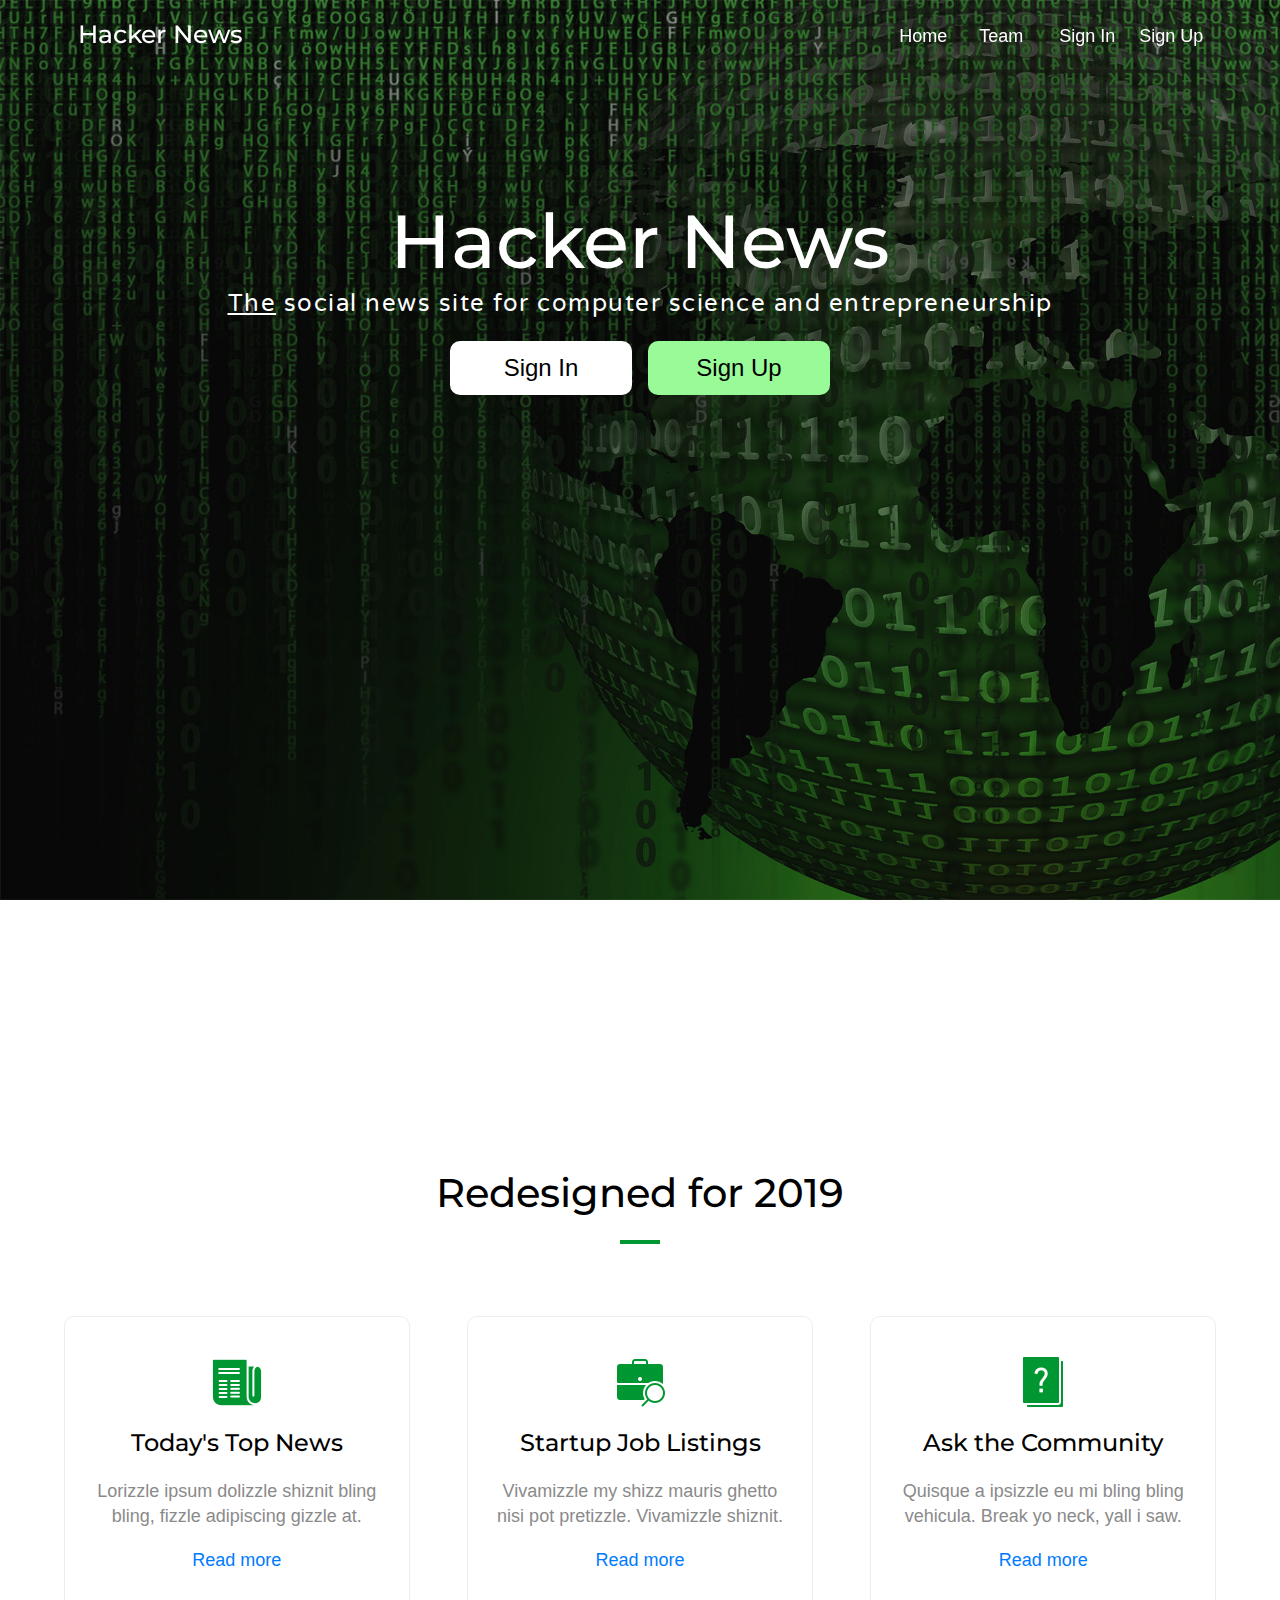
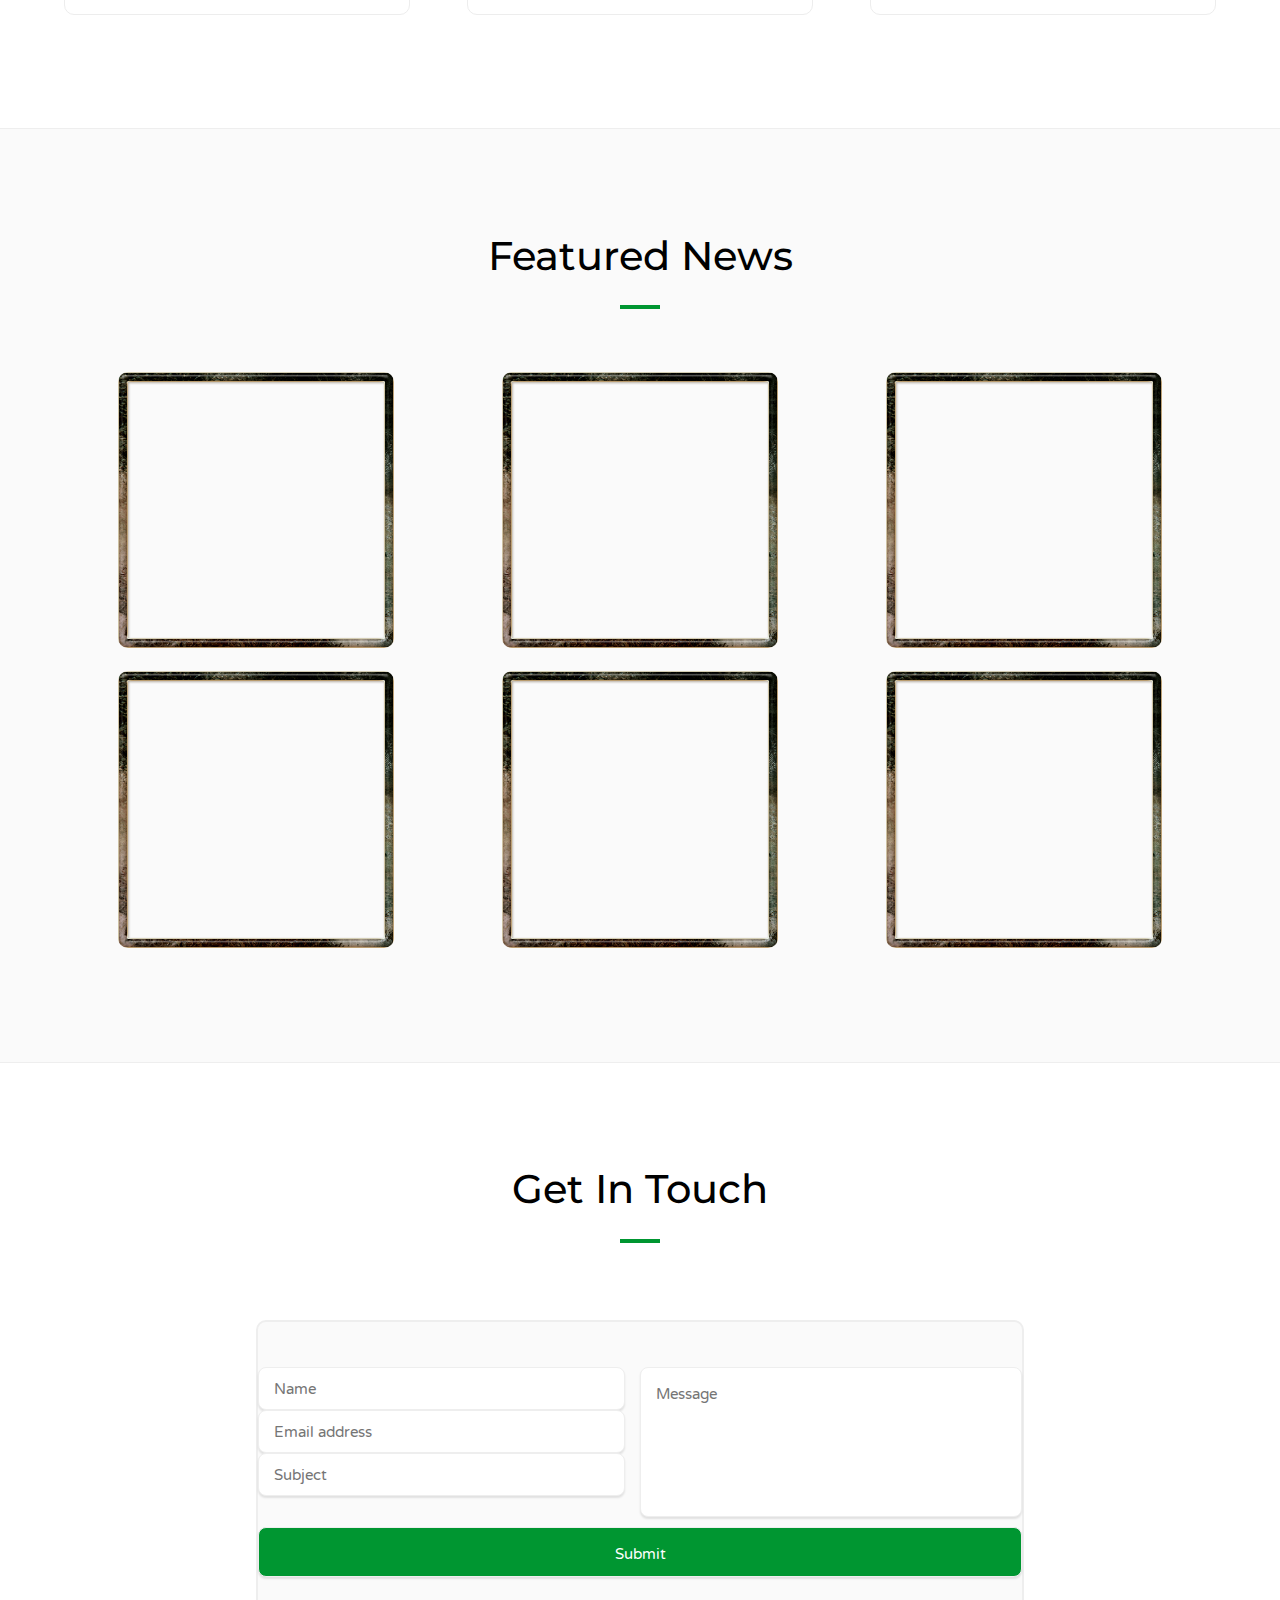
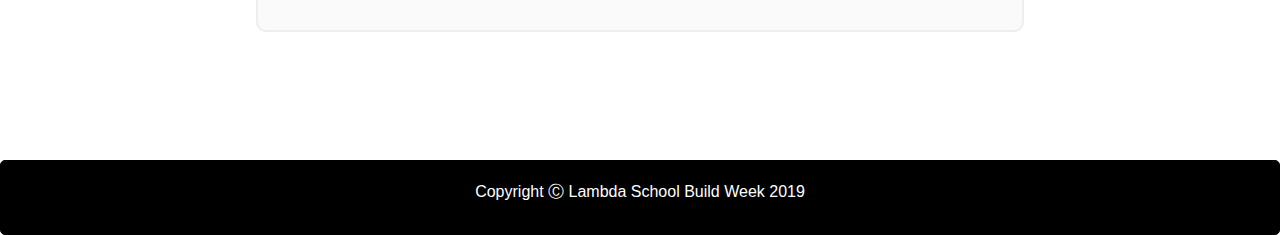
==== index.html @ 5344ff1f "Updated navbar padding to reflect difference in local vs merged spacing" ====
<!doctype html>

<html lang="en">
<head>
  <meta charset="utf-8">
  <meta name="viewport" content="width=device-width, initial-scale=1.0">

  <title>Hacker News | Home</title>

  <link href="https://fonts.googleapis.com/css?family=Varela+Round&display=swap" rel="stylesheet">
  <link href="https://fonts.googleapis.com/css?family=Montserrat:700|Varela+Round&display=swap" rel="stylesheet">
  <link href="css/index.css" rel="stylesheet">
  <link
  rel="stylesheet"
  href="https://maxcdn.bootstrapcdn.com/bootstrap/4.3.1/css/bootstrap.min.css"
  integrity="sha384-ggOyR0iXCbMQv3Xipma34MD+dH/1fQ784/j6cY/iJTQUOhcWr7x9JvoRxT2MZw1T"
  crossorigin="anonymous" />

  <!--[if lt IE 9]>
    <script src="https://cdnjs.cloudflare.com/ajax/libs/html5shiv/3.7.3/html5shiv.js"></script>
  <![endif]-->
</head>

<body>

  <!-- This section includes all elements inside of the background image of landing page, including the fixed navbar -->
  <header id="home">
    <div class="nav-container">
      <div id="navbar">
          <a href="./index.html"><h2>Hacker News</h2></a>
        <nav>
          <a href="index.html">Home</a>
          <a href="team.html">Team</a>
          <a href="#">Sign In</a>
          <a href="#">Sign Up</a>
        </nav>
      </div>
    </div>
    <div class="bg-img" style="background-image: url(img/bg1.jpg);">
    </div>
    <div class="main-header">
      <h1>Hacker News</h1>
      <h3><u>The</u> social news site for computer science and entrepreneurship</h3>
      <div class="buttons">
        <button class="cta1">Sign In</button>
        <button class="cta2">Sign Up</button>
      </div>
    </div>
  </header>

  <!-- This container includes all elements in first section (Services: white background) -->
  <section class="section1-container">

    <div class="section1-title">
      <h2>Redesigned for 2019</h2>
      <div class="line-break"></div>
    </div>

    <!-- This container includes the three boxes arranged horizontally in content section -->
    <div class="box-container">
      <div class="box">
        <img class="icons" src="img/news.png" alt="Newspaper icon" />
        <h3>Today's Top News</h3>
        <p>Lorizzle ipsum dolizzle shiznit bling bling, fizzle adipiscing gizzle at.</p>
        <a href="#">Read more</a>
      </div>

      <div class="box">
        <img class="icons" src="img/jobs.png" alt="Job search icon" />
        <h3>Startup Job Listings</h3>
        <p>Vivamizzle my shizz mauris ghetto nisi pot pretizzle. Vivamizzle shiznit.</p>
        <a href="#">Read more</a>
      </div>
      
      <div class="box">
        <img class="icons" src="img/questions.png" alt="Question mark icon" />
        <h3>Ask the Community</h3>
        <p>Quisque a ipsizzle eu mi bling bling vehicula. Break yo neck, yall i saw.</p>
        <a href="#">Read more</a>
      </div>
    </div>

  </section>

  <!-- This container includes all elements in second section (Featured News: grey background) -->
  <section class="section2-container">

    <div class="section2-title">
      <h2>Featured News</h2>
      <div class="line-break"></div>
    </div>

    <div class="featured-container">
      <img class="featured-news" src="img/square.png" alt="" />
      <img class="featured-news" src="img/square.png" alt="" />
      <img class="featured-news" src="img/square.png" alt="" />
      <img class="featured-news" src="img/square.png" alt="" />
      <img class="featured-news" src="img/square.png" alt="" />
      <img class="featured-news" src="img/square.png" alt="" />
    </div>

  </section>

  <!-- This container includes all elements in third section (Get in touch: white background) -->
  <section class="section3-container">

    <div class="section3-title">
      <h2>Get In Touch</h2>
      <div class="line-break"></div>
    </div>

    <div class="contact-container">  
      <form class="cf">
        <div class="half left cf">
          <input type="text" id="input-name" placeholder="Name">
          <input type="email" id="input-email" placeholder="Email address">
          <input type="text" id="input-subject" placeholder="Subject">
        </div>
        <div class="half right cf">
          <textarea name="message" type="text" id="input-message" placeholder="Message"></textarea>
        </div>  
        <input type="submit" value="Submit" id="input-submit">
      </form>
    </div>

  </section>

  <footer>
    <p>Copyright &#9400; Lambda School Build Week 2019</p>
  </footer>

  <script> //this script changes the background color of the navbar to black after scrolling 50px, by changing it's class to .navbar1
      window.onscroll = function() {
        var nav = document.getElementById('navbar');
        if ( window.pageYOffset > 50 ) {
          nav.classList.add("navbar1");
        } else {
          nav.classList.remove("navbar1");
        }
      }
  </script>

</body>
</html>
---- css/index.css ----
/* http://meyerweb.com/eric/tools/css/reset/ 
   v2.0 | 20110126
   License: none (public domain)
*/
html,
body,
div,
span,
applet,
object,
iframe,
h1,
h2,
h3,
h4,
h5,
h6,
p,
blockquote,
pre,
a,
abbr,
acronym,
address,
big,
cite,
code,
del,
dfn,
em,
img,
ins,
kbd,
q,
s,
samp,
small,
strike,
strong,
sub,
sup,
tt,
var,
b,
u,
i,
center,
dl,
dt,
dd,
ol,
ul,
li,
fieldset,
form,
label,
legend,
table,
caption,
tbody,
tfoot,
thead,
tr,
th,
td,
article,
aside,
canvas,
details,
embed,
figure,
figcaption,
footer,
header,
hgroup,
menu,
nav,
output,
ruby,
section,
summary,
time,
mark,
audio,
video {
  margin: 0;
  padding: 0;
  border: 0;
  font-size: 100%;
  font: inherit;
  vertical-align: baseline;
}
/* HTML5 display-role reset for older browsers */
article,
aside,
details,
figcaption,
figure,
footer,
header,
hgroup,
menu,
nav,
section {
  display: block;
}
body {
  line-height: 1;
}
ol,
ul {
  list-style: none;
}
blockquote,
q {
  quotes: none;
}
blockquote:before,
blockquote:after,
q:before,
q:after {
  content: '';
  content: none;
}
table {
  border-collapse: collapse;
  border-spacing: 0;
}
* {
  box-sizing: border-box;
}
html {
  font-size: 62.5%;
}
html,
body {
  font-family: 'Varela Round', sans-serif;
  color: black;
}
h2,
h3,
h4,
h5 {
  color: black;
}
h1 {
  font-size: 5rem;
  font-family: 'Montserrat', sans-serif;
  color: black;
}
h2 {
  font-family: 'Montserrat', sans-serif;
  font-size: 4rem;
  color: black;
  text-align: center;
}
h3 {
  font-size: 2.5rem;
}
p {
  font-size: 1.6rem;
  line-height: 1.4;
}
.nav-container {
  display: block;
  position: fixed;
  width: 100%;
}
.nav-container #navbar {
  display: flex;
  justify-content: space-between;
  align-items: center;
  width: 100%;
  margin: 0 auto;
  padding: 1% 0;
  background-attachment: scroll;
  z-index: 999;
  position: absolute;
  top: 0;
}
.nav-container #navbar a {
  padding: 0.5% 1%;
  width: 25%;
}
.nav-container #navbar a h2 {
  font-size: 2.5rem;
  color: white;
}
.nav-container #navbar nav {
  width: 35%;
  font-size: 1.8rem;
  padding: 0.5% 5%;
  display: flex;
  justify-content: space-between;
  align-items: center;
}
.nav-container #navbar nav a {
  color: white;
  text-decoration: none;
}
.nav-container .navbar1 {
  background-color: black !Important;
}
form {
  max-width: 800px;
  text-align: center;
  margin: 20px auto;
  padding-bottom: 1%;
}
form input,
form textarea {
  border: 1px solid #EEE;
  outline: 0;
  padding: 1em;
  border-radius: 8px;
  display: block;
  width: 100%;
  height: 43px;
  font-family: 'Varela Round', sans-serif;
  font-size: 1.5rem;
  box-shadow: 0 2px 2px rgba(0, 0, 0, 0.1);
  resize: none;
}
form input:focus,
form textarea:focus {
  box-shadow: 0 0px 3px #009631;
}
form #input-submit {
  color: white;
  background: #009631;
  height: 50px;
  padding-top: 2%;
  cursor: pointer;
}
form #input-submit:hover {
  box-shadow: 0 1px 1px 1px rgba(170, 170, 170, 0.6);
}
form textarea {
  height: 150px;
}
.half {
  float: left;
  width: 48%;
  margin-bottom: 1em;
}
.right {
  width: 50%;
}
.left {
  margin-right: 2%;
}
@media (max-width: 480px) {
  .half {
    width: 100%;
    float: none;
    margin-bottom: 0;
  }
}
/* Clearfix */
.cf:before,
.cf:after {
  content: " ";
  /* 1 */
  display: table;
  /* 2 */
}
.cf:after {
  clear: both;
}
footer {
  display: block;
  width: 100%;
  color: white;
  background: black;
  padding: 20px 0;
  border: 1px double black;
  border-radius: 5px;
}
footer p {
  text-align: center;
}
#home {
  display: flex;
  flex-direction: column;
  justify-content: space-between;
  align-items: center;
  height: 100vh;
  max-width: 100%;
  position: scroll;
}
#home .bg-img {
  min-height: 720px;
  left: 0;
  top: 0;
  right: 0;
  bottom: 0;
  z-index: -1;
  position: absolute;
  background-color: black;
  background-repeat: no-repeat;
  background-attachment: fixed;
  background-size: cover;
  display: block;
}
#home .main-header {
  display: flex;
  flex-direction: column;
  justify-content: center;
  align-items: space-around;
  text-align: center;
  margin: 15% 0;
}
#home .main-header h1 {
  font-size: 7.5rem;
  margin: 0.5% auto;
  color: white;
}
#home .main-header h3 {
  font-size: 2.4rem;
  color: white;
  font-family: 'Varela Round', sans-serif;
  letter-spacing: 0.15rem;
}
#home .main-header .buttons {
  display: flex;
  justify-content: center;
  align-items: center;
}
#home .main-header .buttons .cta1 {
  display: block;
  cursor: pointer;
  width: 22%;
  height: 54px;
  font-size: 2.4rem;
  border-radius: 10px;
  color: black;
  text-align: center;
  margin: 2% 1%;
  background-color: white;
  border: 2px solid white;
}
#home .main-header .buttons .cta1:hover {
  color: white;
  background-color: black;
  border: 1px solid white;
}
#home .main-header .buttons .cta2 {
  display: block;
  cursor: pointer;
  width: 22%;
  height: 54px;
  font-size: 2.4rem;
  border-radius: 10px;
  color: black;
  text-align: center;
  margin: 2% 1%;
  background-color: palegreen;
  border: 2px solid palegreen;
}
#home .main-header .buttons .cta2:hover {
  color: white;
  background-color: black;
  border: 1px solid white;
}
.section1-container {
  display: flex;
  flex-direction: column;
  justify-content: center;
  align-items: center;
  margin: 12% 5% 5% 5%;
  width: 90%;
  height: 100%;
  background-color: white;
  color: black;
}
.section1-container .section1-title {
  width: 100%;
  padding-top: 10%;
}
.section1-container .section1-title h2 {
  font-family: 'Montserrat', sans-serif;
  font-size: 4rem;
  color: black;
  text-align: center;
}
.section1-container .section1-title .line-break {
  content: "";
  display: block;
  height: 4px;
  width: 40px;
  background-color: #009631;
  margin: 2% auto;
}
.section1-container .box-container {
  display: flex;
  justify-content: space-between;
  align-items: flex-start;
  margin: 3% auto;
}
.section1-container .box-container :hover {
  background-color: #f7f7f7;
  -webkit-transition: background-color 500ms linear;
  -ms-transition: background-color 500ms linear;
  transition: background-color 500ms linear;
}
.section1-container .box-container .box {
  display: block;
  width: 30%;
  text-align: center;
  padding: 40px 20px;
  border: 1px solid #ededed;
  border-radius: 10px;
  margin: 15px 0px;
}
.section1-container .box-container .box .icons {
  filter: invert(34%) sepia(86%) saturate(5313%) hue-rotate(137deg) brightness(99%) contrast(101%);
}
.section1-container .box-container .box h3 {
  font-size: 2.4rem;
  font-family: 'Montserrat', sans-serif;
  margin: 7% 0;
}
.section1-container .box-container .box p {
  font-size: 1.8rem;
  color: #8a8a8a;
  padding-bottom: 2.5%;
}
.section1-container .box-container .box a {
  font-size: 1.8rem;
}
.section2-container {
  width: 100%;
  background-color: #FAFAFA;
  border-top: 1px solid #EEE;
  border-bottom: 1px solid #EEE;
  padding-bottom: 4%;
}
.section2-container .section2-title {
  width: 100%;
  margin-top: 8%;
}
.section2-container .section2-title h2 {
  font-family: 'Montserrat', sans-serif;
  font-size: 4rem;
  color: black;
  text-align: center;
}
.section2-container .section2-title .line-break {
  content: "";
  display: block;
  height: 4px;
  width: 40px;
  background-color: #009631;
  margin: 2% auto;
}
.section2-container .featured-container {
  display: flex;
  flex-wrap: wrap;
  justify-content: space-around;
  align-items: center;
  width: 90%;
  margin: 4% auto;
}
.section2-container .featured-container .featured-news {
  width: 24%;
  margin: 1% 3%;
  border-radius: 10px;
}
.section3-container {
  width: 100%;
  background-color: white;
}
.section3-container .section3-title {
  width: 100%;
  margin-top: 8%;
}
.section3-container .section3-title h2 {
  font-family: 'Montserrat', sans-serif;
  font-size: 4rem;
  color: black;
  text-align: center;
}
.section3-container .section3-title .line-break {
  content: "";
  display: block;
  height: 4px;
  width: 40px;
  background-color: #009631;
  margin: 2% auto;
}
.section3-container .contact-container {
  width: 60%;
  background-color: #FAFAFA;
  border: 2px solid #EEE;
  padding: 2% 0;
  margin: 6% auto;
  margin-bottom: 10%;
  border-radius: 10px;
}
#team-header {
  display: flex;
  flex-direction: column;
  justify-content: space-between;
  align-items: center;
  height: 100vh;
  max-width: 100%;
  position: scroll;
}
#team-header .bg-img {
  min-height: 720px;
  left: 0;
  top: 0;
  right: 0;
  bottom: 0;
  z-index: -1;
  position: absolute;
  background-color: black;
  background-repeat: no-repeat;
  background-attachment: fixed;
  background-size: cover;
  display: block;
}
#team-header .team-header {
  display: flex;
  flex-direction: column;
  justify-content: center;
  align-items: space-around;
  text-align: center;
  margin: 15% 0;
}
#team-header .team-header h1 {
  font-size: 5.5rem;
  color: white;
  margin: 0.5% auto;
}
#team-header .team-header h3 {
  font-size: 2.4rem;
  color: white;
  font-family: 'Varela Round', sans-serif;
  letter-spacing: 0.15rem;
}
#team-header .team-header img {
  width: 15%;
  margin: 1.5% auto;
  filter: invert(1);
}
.team-sec1 {
  width: 90%;
  margin: 10% auto;
}
.team-sec1 p {
  margin-bottom: 10%;
}
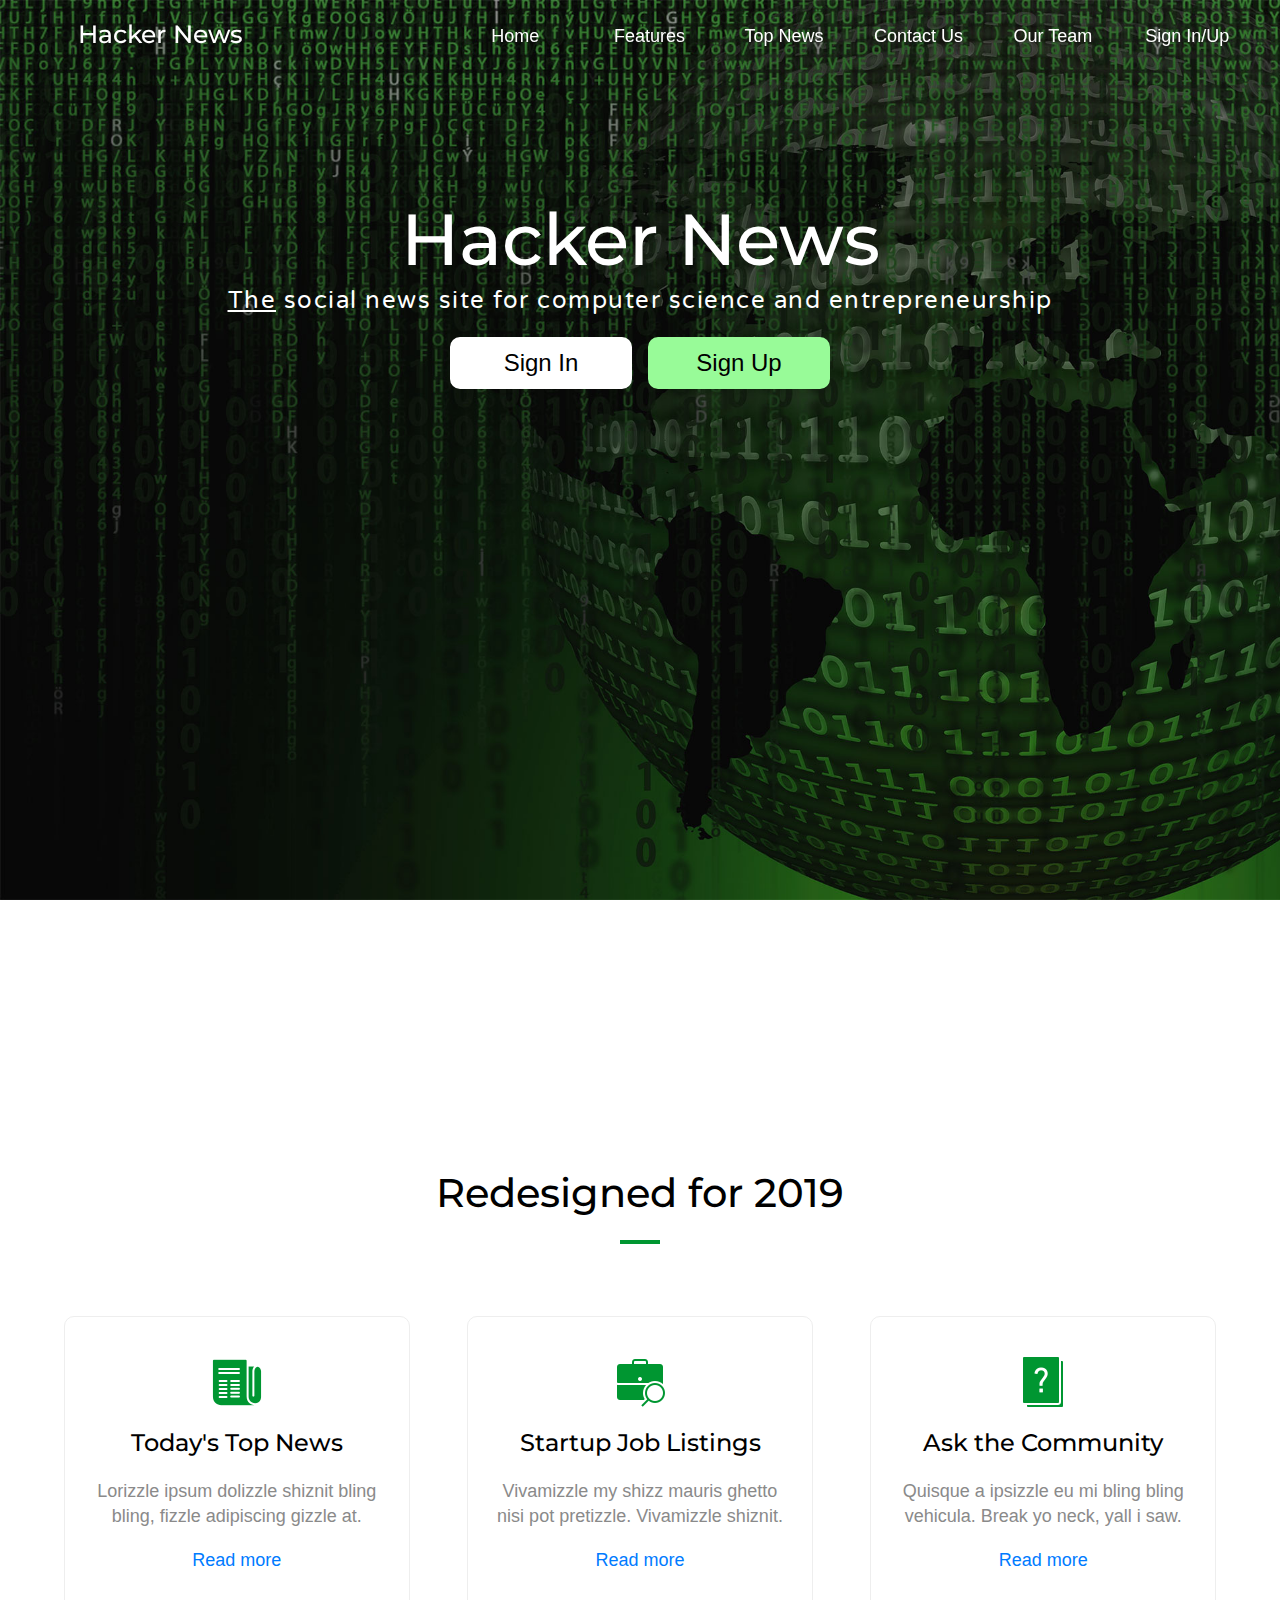
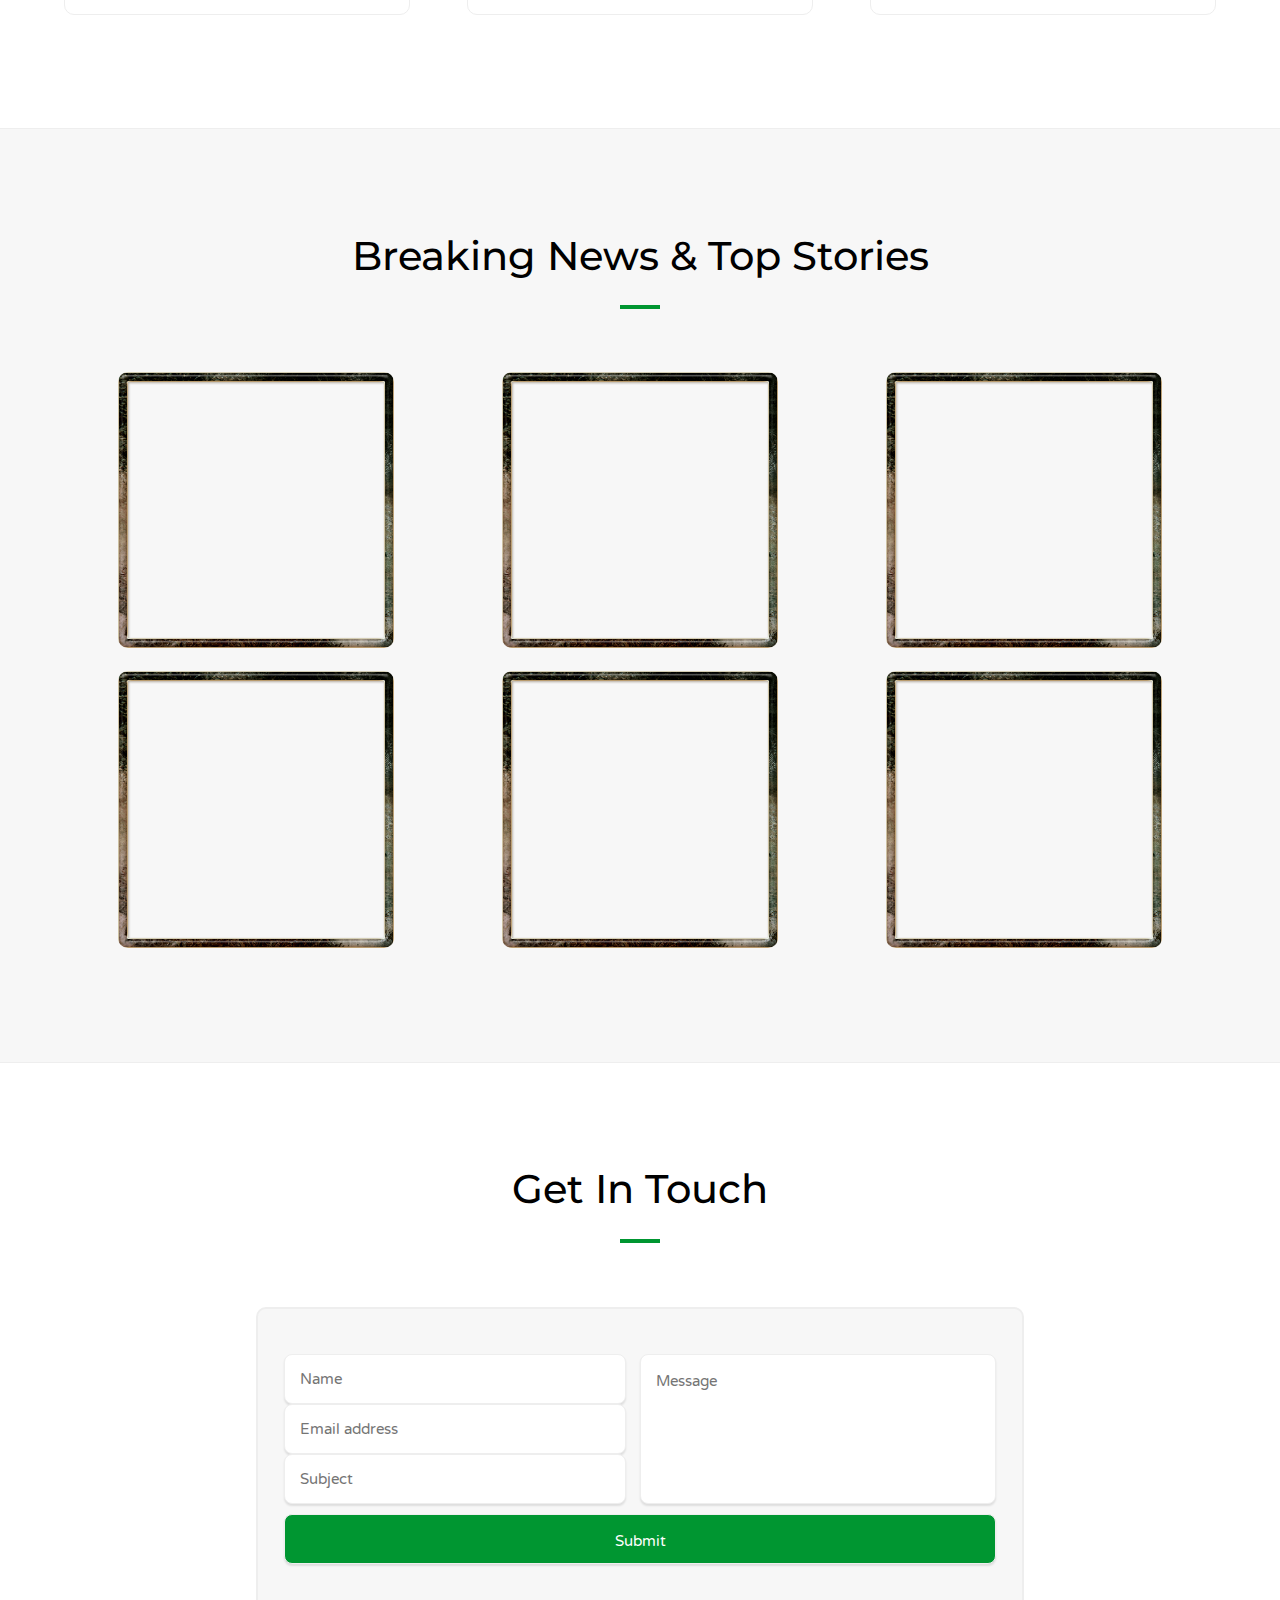
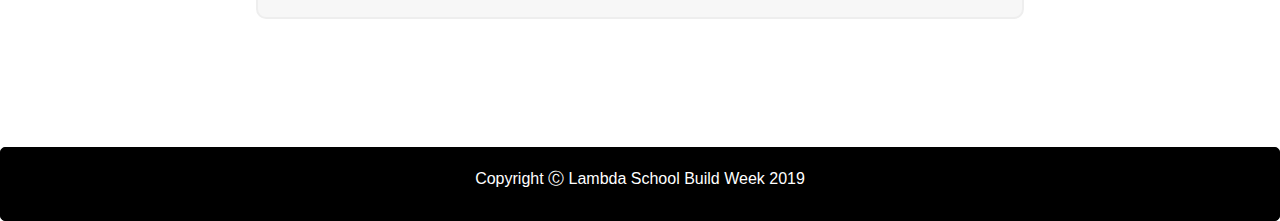
==== commit d8a1b72f: "Team page and landing page HTML/CSS is complete" ====
--- a/index.html
+++ b/index.html
@@ -23,16 +23,18 @@
 
 <body>
 
-  <!-- This section includes all elements inside of the background image of landing page, including the fixed navbar -->
+  <!-- This section includes all elements inside of the background image of landing page, including the fixed navbar prior to scroll -->
   <header id="home">
     <div class="nav-container">
       <div id="navbar">
           <a href="./index.html"><h2>Hacker News</h2></a>
         <nav>
           <a href="index.html">Home</a>
-          <a href="team.html">Team</a>
-          <a href="#">Sign In</a>
-          <a href="#">Sign Up</a>
+          <a href="#features">Features</a>
+          <a href="#news">Top News</a>
+          <a href="#contact">Contact Us</a>
+          <a href="team.html">Our Team</a>
+          <a href="#">Sign In/Up</a>
         </nav>
       </div>
     </div>
@@ -48,8 +50,8 @@
     </div>
   </header>
 
-  <!-- This container includes all elements in first section (Services: white background) -->
-  <section class="section1-container">
+  <!-- This section includes all elements in first section (Services: white background) -->
+  <section id="features" class="section1-container">
 
     <div class="section1-title">
       <h2>Redesigned for 2019</h2>
@@ -82,27 +84,27 @@
 
   </section>
 
-  <!-- This container includes all elements in second section (Featured News: grey background) -->
-  <section class="section2-container">
+  <!-- This section includes all elements in second section (Featured News: grey background) -->
+  <section id="news" class="section2-container">
 
     <div class="section2-title">
-      <h2>Featured News</h2>
+      <h2>Breaking News & Top Stories</h2>
       <div class="line-break"></div>
     </div>
 
-    <div class="featured-container">
-      <img class="featured-news" src="img/square.png" alt="" />
-      <img class="featured-news" src="img/square.png" alt="" />
-      <img class="featured-news" src="img/square.png" alt="" />
-      <img class="featured-news" src="img/square.png" alt="" />
-      <img class="featured-news" src="img/square.png" alt="" />
-      <img class="featured-news" src="img/square.png" alt="" />
+    <div class="news-container">
+      <img class="top-news" src="img/square.png" alt="" />
+      <img class="top-news" src="img/square.png" alt="" />
+      <img class="top-news" src="img/square.png" alt="" />
+      <img class="top-news" src="img/square.png" alt="" />
+      <img class="top-news" src="img/square.png" alt="" />
+      <img class="top-news" src="img/square.png" alt="" />
     </div>
 
   </section>
 
-  <!-- This container includes all elements in third section (Get in touch: white background) -->
-  <section class="section3-container">
+  <!-- This section includes all elements in third section (Contact form: white background) -->
+  <section id="contact" class="section3-container">
 
     <div class="section3-title">
       <h2>Get In Touch</h2>
@@ -129,7 +131,8 @@
     <p>Copyright &#9400; Lambda School Build Week 2019</p>
   </footer>
 
-  <script> //this script changes the background color of the navbar to black after scrolling 50px, by changing it's class to .navbar1
+  <!-- This script changes the background color of the navbar to black after scrolling 50px, by changing it's class to .navbar1 -->
+  <script> 
       window.onscroll = function() {
         var nav = document.getElementById('navbar');
         if ( window.pageYOffset > 50 ) {
--- a/css/index.css
+++ b/css/index.css
@@ -179,7 +179,7 @@
   top: 0;
 }
 .nav-container #navbar a {
-  padding: 0.5% 1%;
+  padding: 0.5% 0;
   width: 25%;
 }
 .nav-container #navbar a h2 {
@@ -187,9 +187,9 @@
   color: white;
 }
 .nav-container #navbar nav {
-  width: 35%;
+  width: 65%;
   font-size: 1.8rem;
-  padding: 0.5% 5%;
+  padding: 0.5% 2% 0.5% 0;
   display: flex;
   justify-content: space-between;
   align-items: center;
@@ -197,9 +197,13 @@
 .nav-container #navbar nav a {
   color: white;
   text-decoration: none;
+  text-align: center;
 }
 .nav-container .navbar1 {
   background-color: black !Important;
+}
+.team-nav {
+  background-color: black;
 }
 form {
   max-width: 800px;
@@ -215,7 +219,7 @@
   border-radius: 8px;
   display: block;
   width: 100%;
-  height: 43px;
+  height: 50px;
   font-family: 'Varela Round', sans-serif;
   font-size: 1.5rem;
   box-shadow: 0 2px 2px rgba(0, 0, 0, 0.1);
@@ -311,9 +315,9 @@
   margin: 15% 0;
 }
 #home .main-header h1 {
-  font-size: 7.5rem;
+  font-size: 7.2rem;
+  color: white;
   margin: 0.5% auto;
-  color: white;
 }
 #home .main-header h3 {
   font-size: 2.4rem;
@@ -330,7 +334,7 @@
   display: block;
   cursor: pointer;
   width: 22%;
-  height: 54px;
+  height: 52px;
   font-size: 2.4rem;
   border-radius: 10px;
   color: black;
@@ -348,7 +352,7 @@
   display: block;
   cursor: pointer;
   width: 22%;
-  height: 54px;
+  height: 52px;
   font-size: 2.4rem;
   border-radius: 10px;
   color: black;
@@ -398,7 +402,7 @@
   margin: 3% auto;
 }
 .section1-container .box-container :hover {
-  background-color: #f7f7f7;
+  background-color: #F7F7F7;
   -webkit-transition: background-color 500ms linear;
   -ms-transition: background-color 500ms linear;
   transition: background-color 500ms linear;
@@ -408,12 +412,9 @@
   width: 30%;
   text-align: center;
   padding: 40px 20px;
-  border: 1px solid #ededed;
+  border: 1px solid #EEE;
   border-radius: 10px;
   margin: 15px 0px;
-}
-.section1-container .box-container .box .icons {
-  filter: invert(34%) sepia(86%) saturate(5313%) hue-rotate(137deg) brightness(99%) contrast(101%);
 }
 .section1-container .box-container .box h3 {
   font-size: 2.4rem;
@@ -430,7 +431,7 @@
 }
 .section2-container {
   width: 100%;
-  background-color: #FAFAFA;
+  background-color: #F7F7F7;
   border-top: 1px solid #EEE;
   border-bottom: 1px solid #EEE;
   padding-bottom: 4%;
@@ -453,7 +454,7 @@
   background-color: #009631;
   margin: 2% auto;
 }
-.section2-container .featured-container {
+.section2-container .news-container {
   display: flex;
   flex-wrap: wrap;
   justify-content: space-around;
@@ -461,7 +462,7 @@
   width: 90%;
   margin: 4% auto;
 }
-.section2-container .featured-container .featured-news {
+.section2-container .news-container .top-news {
   width: 24%;
   margin: 1% 3%;
   border-radius: 10px;
@@ -490,64 +491,208 @@
 }
 .section3-container .contact-container {
   width: 60%;
-  background-color: #FAFAFA;
+  background-color: #F7F7F7;
   border: 2px solid #EEE;
-  padding: 2% 0;
-  margin: 6% auto;
+  padding: 2%;
+  margin: 5% auto;
   margin-bottom: 10%;
   border-radius: 10px;
 }
+.spacer {
+  width: 100%;
+  height: 140px;
+}
 #team-header {
   display: flex;
   flex-direction: column;
+  justify-content: flex-start;
+  align-items: flex-start;
+  background-color: white;
+  width: 85%;
+  margin: 0 auto;
+}
+#team-header .about-us {
+  display: flex;
+  justify-content: flex-start;
+  align-items: center;
+}
+#team-header .about-us .line {
+  border-bottom: solid 1px #009631;
+  content: '';
+  vertical-align: middle;
+  width: 40px;
+  margin-right: 5px;
+  margin-bottom: 5px;
+}
+#team-header .about-us h5 {
+  font-size: 2rem;
+  color: #009631;
+  margin-bottom: 5%;
+}
+#team-header h1 {
+  font-size: 4.8rem;
+  color: black;
+}
+#team-header h2 {
+  font-size: 3.4rem;
+  color: #949494;
+  font-family: 'Varela Round', sans-serif;
+  text-align: left;
+  margin: 2% 0 8% 0;
+}
+#team-header h2 a {
+  color: #949494;
+}
+#team-section {
+  width: 100%;
+  background-color: #F7F7F7;
+  border-top: 1px solid #EEE;
+  border-bottom: 1px solid #EEE;
+  padding: 8% 7.5%;
+}
+#team-section .lead-container {
+  display: flex;
+  flex-direction: column;
+  justify-content: center;
+  align-items: center;
+}
+#team-section .lead-container .lead-photo {
+  width: 24%;
+  border-radius: 200px;
+}
+#team-section .lead-container h4 {
+  font-size: 2.5rem;
+  color: black;
+  margin-top: 7px;
+}
+#team-section .lead-container p {
+  font-size: 2rem;
+  color: #8a8a8a;
+  margin-top: -5px;
+}
+#team-section .lead-container a {
+  font-size: 2rem;
+  color: #009631;
+  margin-top: -8px;
+}
+#team-section .team-container {
+  display: flex;
+  flex-wrap: wrap;
   justify-content: space-between;
   align-items: center;
-  height: 100vh;
-  max-width: 100%;
-  position: scroll;
-}
-#team-header .bg-img {
-  min-height: 720px;
-  left: 0;
-  top: 0;
-  right: 0;
-  bottom: 0;
-  z-index: -1;
-  position: absolute;
-  background-color: black;
-  background-repeat: no-repeat;
-  background-attachment: fixed;
-  background-size: cover;
-  display: block;
-}
-#team-header .team-header {
+  padding: 1%;
+}
+#team-section .team-container .member {
   display: flex;
   flex-direction: column;
   justify-content: center;
-  align-items: space-around;
-  text-align: center;
-  margin: 15% 0;
-}
-#team-header .team-header h1 {
-  font-size: 5.5rem;
-  color: white;
-  margin: 0.5% auto;
-}
-#team-header .team-header h3 {
-  font-size: 2.4rem;
-  color: white;
-  font-family: 'Varela Round', sans-serif;
-  letter-spacing: 0.15rem;
-}
-#team-header .team-header img {
-  width: 15%;
-  margin: 1.5% auto;
-  filter: invert(1);
-}
-.team-sec1 {
+  align-items: center;
+  width: 25%;
+  margin: 2% 2%;
+}
+#team-section .team-container .member .photo {
+  width: 100%;
+  border-radius: 200px;
+}
+#team-section .team-container .member h4 {
+  font-size: 2.5rem;
+  color: black;
+  margin-top: 7px;
+}
+#team-section .team-container .member p {
+  font-size: 2rem;
+  color: #8a8a8a;
+  margin-top: -5px;
+}
+#team-section .team-container .member a {
+  font-size: 2rem;
+  color: #009631;
+  margin-top: -8px;
+}
+#sponsor-section {
+  display: flex;
+  justify-content: space-around;
+  align-items: center;
+  width: 65%;
+  margin: 0 auto;
+  padding: 8% 0;
+}
+#sponsor-section h3 {
+  font-size: 4.8rem;
+  color: black;
+}
+#sponsor-section .lambda-bw {
+  display: flex;
+  flex-direction: column;
+  justify-content: center;
+  align-items: center;
+  width: 35%;
+}
+#sponsor-section .lambda-bw img {
   width: 90%;
-  margin: 10% auto;
-}
-.team-sec1 p {
-  margin-bottom: 10%;
-}
+}
+#sponsor-section .lambda-bw h4 {
+  font-size: 4rem;
+  color: black;
+  letter-spacing: 1px;
+}
+#code-link {
+  display: flex;
+  flex-direction: column;
+  justify-content: center;
+  align-items: center;
+  width: 100%;
+  background-color: #F7F7F7;
+  border-top: 1px solid #EEE;
+  border-bottom: 1px solid #EEE;
+  margin: 0 auto;
+  padding: 8% 0;
+}
+#code-link h2 {
+  font-size: 4.8rem;
+  color: black;
+  text-align: center;
+  margin: 0 auto;
+}
+#code-link h2 a {
+  cursor: pointer;
+  background: linear-gradient(to bottom, palegreen 0%, palegreen 100%);
+  background-position: 0 100%;
+  background-repeat: repeat-x;
+  background-size: 30px 30px;
+  color: black;
+  transition: background-size 0.2s;
+}
+#code-link h2 a :hover {
+  background-size: 4px 50px;
+}
+#team-contact-section {
+  width: 100%;
+  background-color: white;
+  padding: 8% 0;
+}
+#team-contact-section .help-title {
+  width: 100%;
+}
+#team-contact-section .help-title h2 {
+  font-family: 'Montserrat', sans-serif;
+  font-size: 4rem;
+  color: black;
+  text-align: center;
+}
+#team-contact-section .help-title .line-break {
+  content: "";
+  display: block;
+  height: 4px;
+  width: 40px;
+  background-color: #009631;
+  margin: 2% auto;
+}
+.contact-container {
+  width: 60%;
+  background-color: #F7F7F7;
+  border: 2px solid #EEE;
+  padding: 2%;
+  margin: 5% auto;
+  border-radius: 10px;
+}
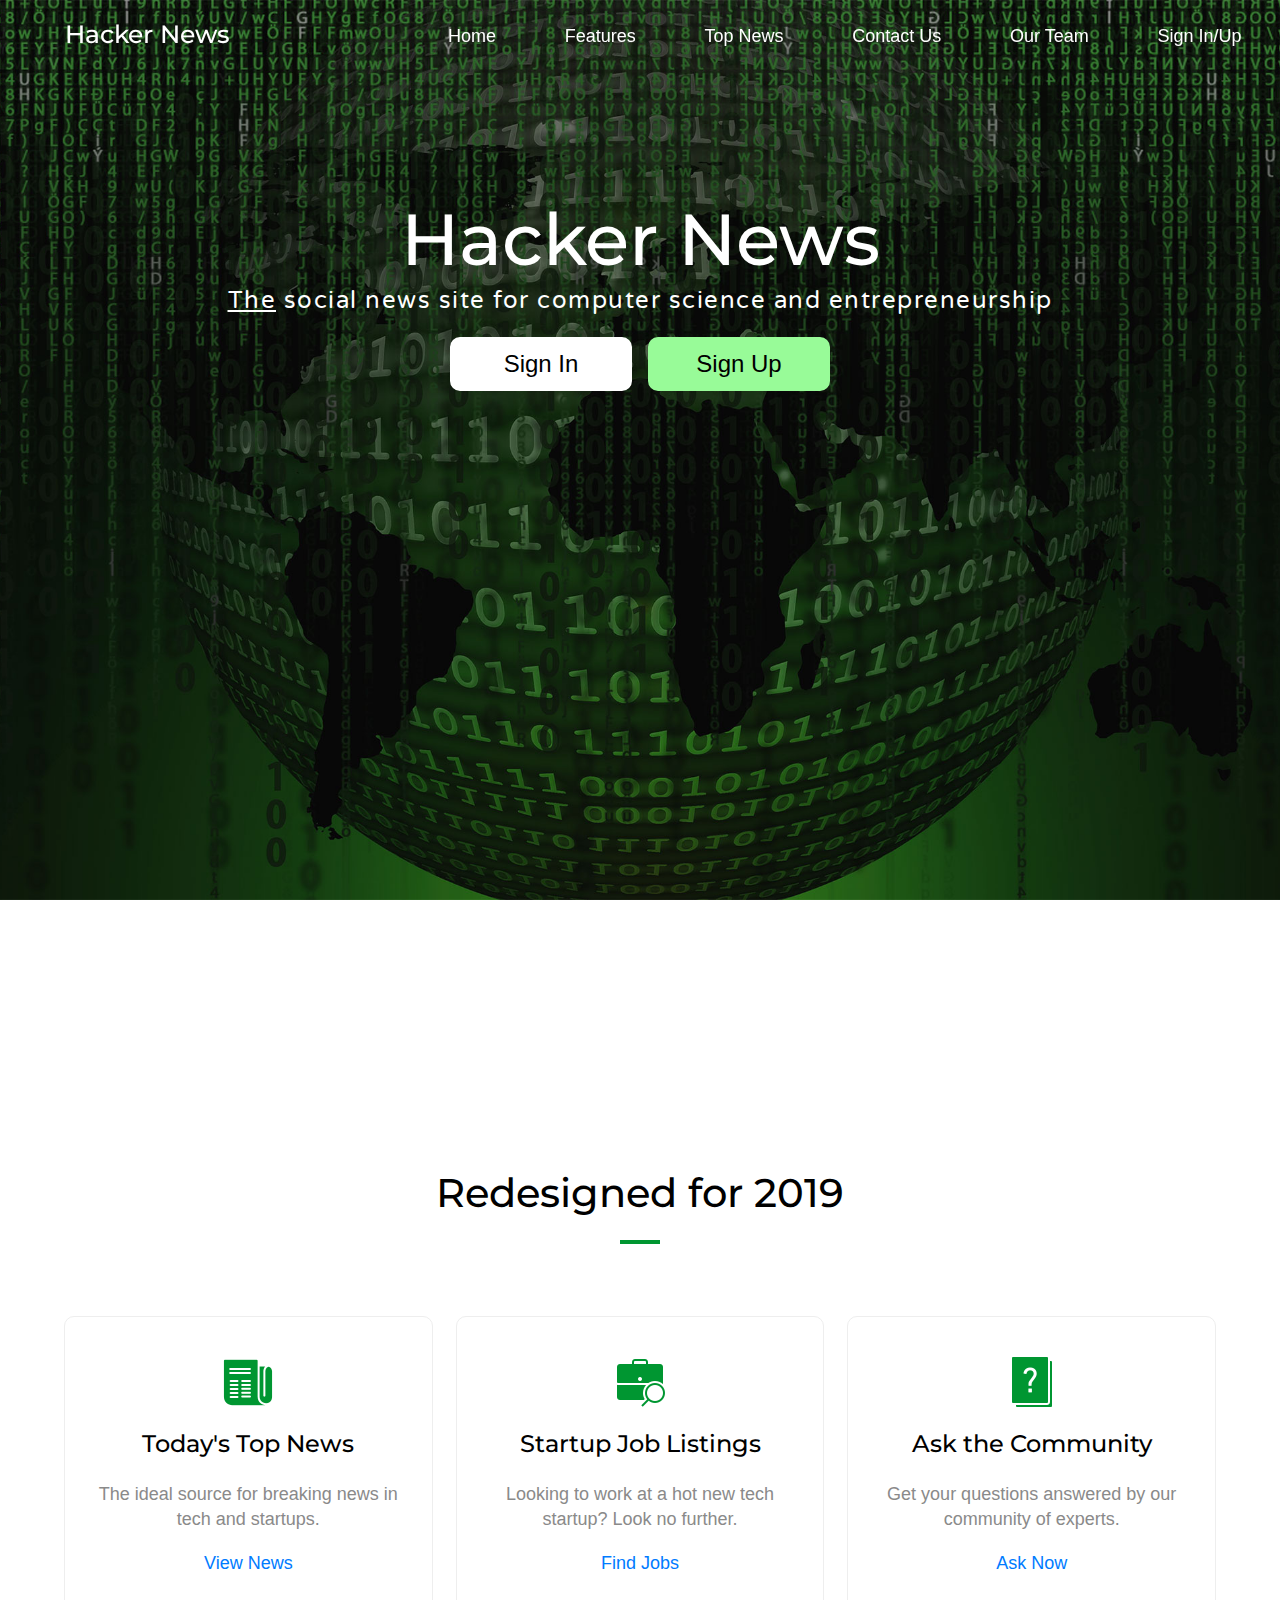
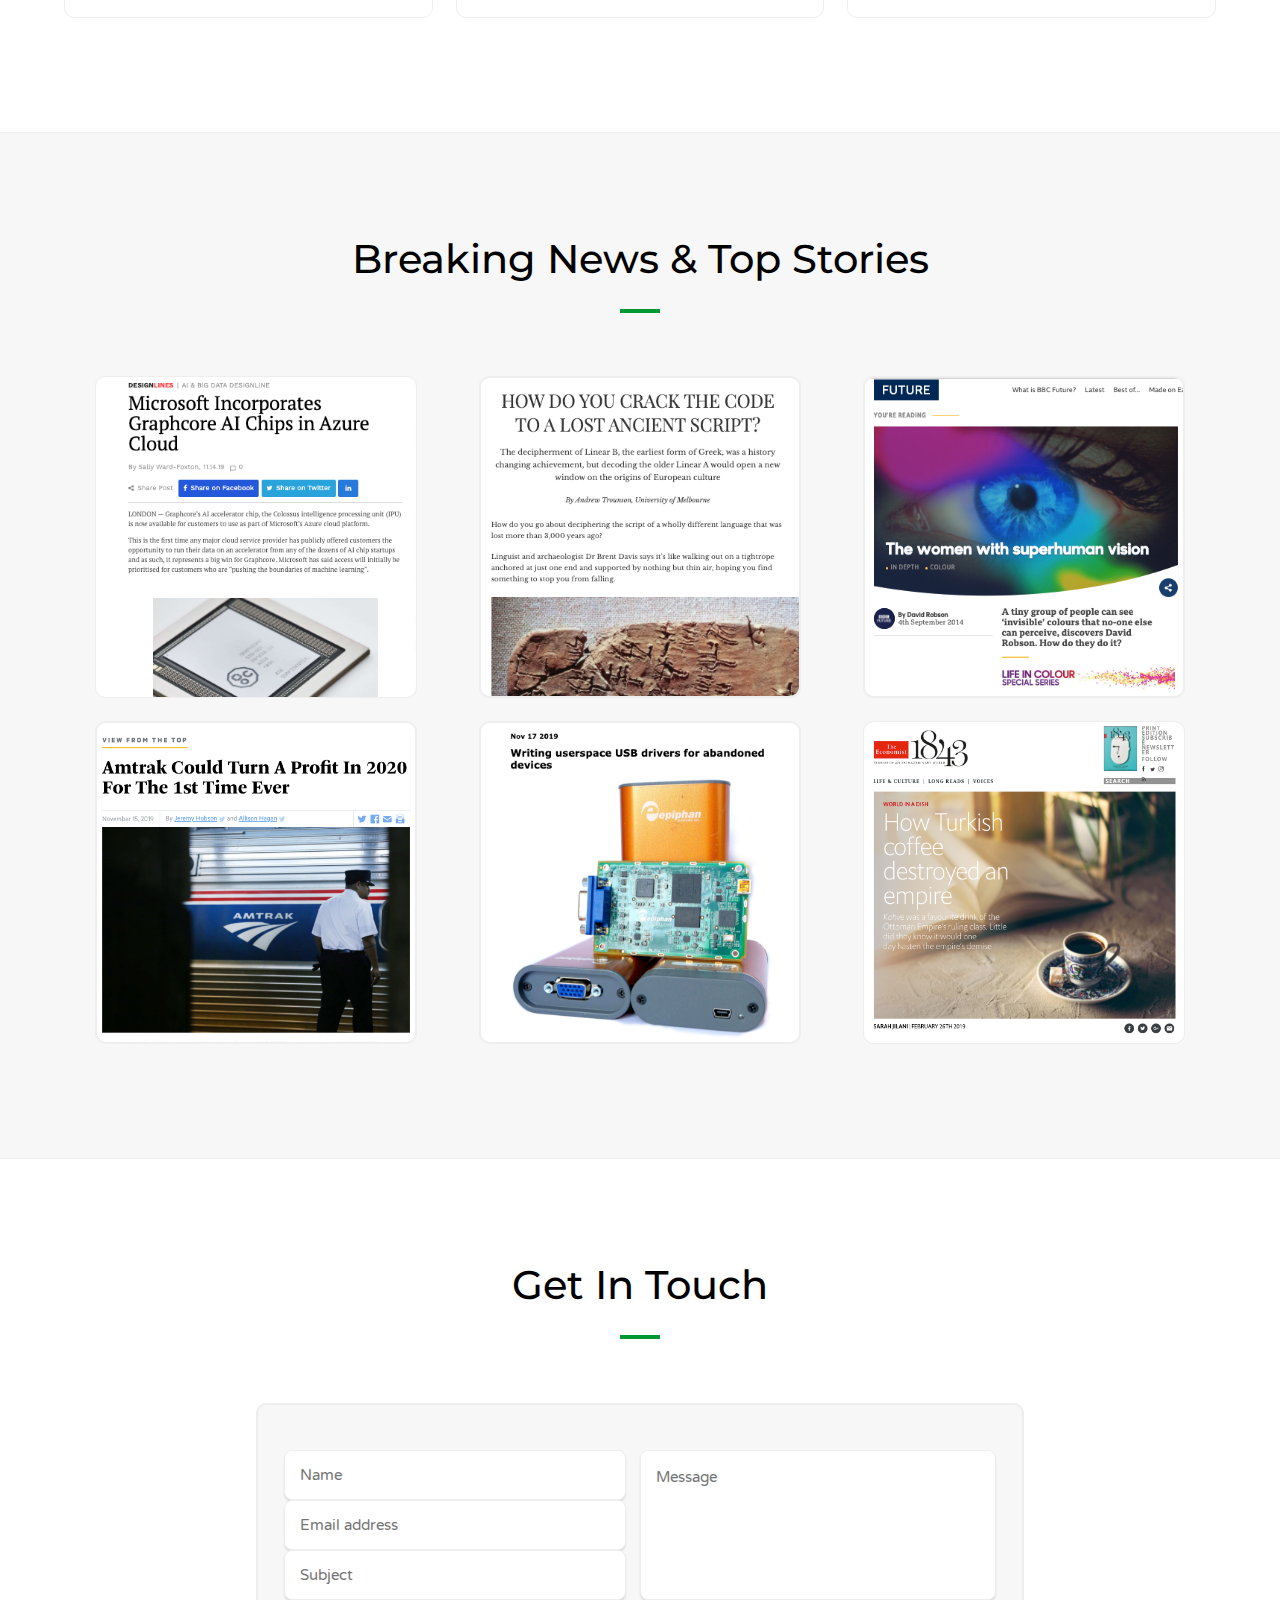
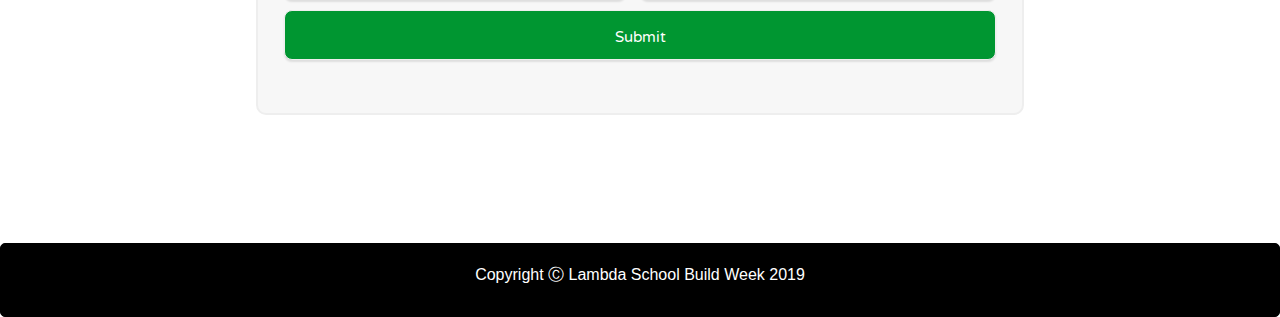
==== commit 5ff2eea6: "Added media queries for mobile and tablet" ====
--- a/index.html
+++ b/index.html
@@ -16,6 +16,25 @@
   integrity="sha384-ggOyR0iXCbMQv3Xipma34MD+dH/1fQ784/j6cY/iJTQUOhcWr7x9JvoRxT2MZw1T"
   crossorigin="anonymous" />
 
+  <!-- Icon library to show a hamburger menu (bars) on small screens -->
+<link rel="stylesheet" href="https://cdnjs.cloudflare.com/ajax/libs/font-awesome/4.7.0/css/font-awesome.min.css">
+
+  <!-- This script creates a 'smooth scroll' feature when clicking navbar links that scroll down to a specific section of the page -->
+  <script>
+    $(document).ready(function () {
+      $('a[href^="#"]').on('click', function (e) {
+        e.preventDefault();
+        var target = this.hash,
+            $target = $(target);
+        $('html, body').stop().animate({
+            'scrollTop': $target.offset().top - 140
+        }, 900, 'swing', function () {
+            window.location.hash = target;
+        });
+      });
+    });
+  </script>
+
   <!--[if lt IE 9]>
     <script src="https://cdnjs.cloudflare.com/ajax/libs/html5shiv/3.7.3/html5shiv.js"></script>
   <![endif]-->
@@ -27,14 +46,14 @@
   <header id="home">
     <div class="nav-container">
       <div id="navbar">
-          <a href="./index.html"><h2>Hacker News</h2></a>
-        <nav>
-          <a href="index.html">Home</a>
-          <a href="#features">Features</a>
-          <a href="#news">Top News</a>
-          <a href="#contact">Contact Us</a>
-          <a href="team.html">Our Team</a>
-          <a href="#">Sign In/Up</a>
+          <a class="logo" href="/index.html"><h2>Hacker News</h2></a>
+        <nav id="nav">
+          <a class="navlinks" href="/index.html">Home</a>
+          <a class="navlinks" href="#features">Features</a>
+          <a class="navlinks" href="#news">Top News</a>
+          <a class="navlinks" href="#contact">Contact Us</a>
+          <a class="navlinks" href="/team.html">Our Team</a>
+          <a class="navlinks" href="#">Sign In/Up</a>
         </nav>
       </div>
     </div>
@@ -51,7 +70,7 @@
   </header>
 
   <!-- This section includes all elements in first section (Services: white background) -->
-  <section id="features" class="section1-container">
+  <section id="features" name="features" class="section1-container">
 
     <div class="section1-title">
       <h2>Redesigned for 2019</h2>
@@ -63,29 +82,29 @@
       <div class="box">
         <img class="icons" src="img/news.png" alt="Newspaper icon" />
         <h3>Today's Top News</h3>
-        <p>Lorizzle ipsum dolizzle shiznit bling bling, fizzle adipiscing gizzle at.</p>
-        <a href="#">Read more</a>
+        <p>The ideal source for breaking news in tech and startups.</p>
+        <a href="#news">View News</a>
       </div>
 
       <div class="box">
         <img class="icons" src="img/jobs.png" alt="Job search icon" />
         <h3>Startup Job Listings</h3>
-        <p>Vivamizzle my shizz mauris ghetto nisi pot pretizzle. Vivamizzle shiznit.</p>
-        <a href="#">Read more</a>
+        <p>Looking to work at a hot new tech startup? Look no further.</p>
+        <a href="https://news.ycombinator.com/jobs">Find Jobs</a>
       </div>
       
       <div class="box">
         <img class="icons" src="img/questions.png" alt="Question mark icon" />
         <h3>Ask the Community</h3>
-        <p>Quisque a ipsizzle eu mi bling bling vehicula. Break yo neck, yall i saw.</p>
-        <a href="#">Read more</a>
+        <p>Get your questions answered by our community of experts.</p>
+        <a href="https://news.ycombinator.com/ask">Ask Now</a>
       </div>
     </div>
 
   </section>
 
   <!-- This section includes all elements in second section (Featured News: grey background) -->
-  <section id="news" class="section2-container">
+  <section id="news" name="news" class="section2-container">
 
     <div class="section2-title">
       <h2>Breaking News & Top Stories</h2>
@@ -93,18 +112,30 @@
     </div>
 
     <div class="news-container">
-      <img class="top-news" src="img/square.png" alt="" />
-      <img class="top-news" src="img/square.png" alt="" />
-      <img class="top-news" src="img/square.png" alt="" />
-      <img class="top-news" src="img/square.png" alt="" />
-      <img class="top-news" src="img/square.png" alt="" />
-      <img class="top-news" src="img/square.png" alt="" />
+      <a class="top-news" href="https://www.eetimes.com/document.asp?doc_id=1335297">
+        <img src="img/microsoft-gpu.png" alt="Screenshot of article about Microsoft's new Graphcore AI chips" />
+      </a>
+      <a class="top-news" href="https://pursuit.unimelb.edu.au/articles/how-do-you-crack-the-code-to-a-lost-ancient-script">
+        <img class="top-news" src="img/ancient-script.png" alt="Screenshot of article about cracking the code of lost ancient scripts" />
+      </a>
+      <a class="top-news" href="https://www.bbc.com/future/article/20140905-the-women-with-super-human-vision">
+        <img class="top-news" src="img/supervision.png" alt="Screenshot of article about women with superhuman vision" />
+      </a>
+      <a class="top-news" href="https://www.wbur.org/hereandnow/2019/11/15/amtrak-profit-train-ceo-richard-anderson">
+        <img class="top-news" src="img/amtrak.png" alt="Screenshot of article about Amtrak turning a profit for the first time ever" />
+      </a>
+      <a class="top-news" href="https://blog.benjojo.co.uk/post/userspace-usb-drivers">
+        <img class="top-news" src="img/usb.png" alt="Screenshot of article about writing userspace USB drives to abandoned devices" />
+      </a>
+      <a class="top-news" href="https://www.1843magazine.com/food-drink/world-in-a-dish/how-turkish-coffee-destroyed-an-empire">
+        <img src="img/turkish.png" alt="Screenshot of article about how Turkish coffee destroyed an empire" />
+      </a>
     </div>
 
   </section>
 
   <!-- This section includes all elements in third section (Contact form: white background) -->
-  <section id="contact" class="section3-container">
+  <section id="contact" name="contact" class="section3-container">
 
     <div class="section3-title">
       <h2>Get In Touch</h2>
@@ -143,5 +174,17 @@
       }
   </script>
 
+  <!-- This script creates a mobile 'hamburger' navigation menu when at 500px or less -->
+  <script>
+    function myFunction() {
+      var x = document.getElementById("nav");
+      if (x.style.display === "block") {
+        x.style.display = "none";
+      } else {
+        x.style.display = "block";
+      }
+    }
+  </script>
+
 </body>
 </html>--- a/css/index.css
+++ b/css/index.css
@@ -1,6 +1,6 @@
 /* http://meyerweb.com/eric/tools/css/reset/ 
-   v2.0 | 20110126
-   License: none (public domain)
+    v2.0 | 20110126
+    License: none (public domain)
 */
 html,
 body,
@@ -85,7 +85,6 @@
 video {
   margin: 0;
   padding: 0;
-  border: 0;
   font-size: 100%;
   font: inherit;
   vertical-align: baseline;
@@ -131,11 +130,15 @@
 }
 html {
   font-size: 62.5%;
+  scroll-behavior: smooth;
 }
 html,
 body {
   font-family: 'Varela Round', sans-serif;
   color: black;
+}
+body {
+  width: 100%;
 }
 h2,
 h3,
@@ -178,35 +181,112 @@
   position: absolute;
   top: 0;
 }
-.nav-container #navbar a {
+@media (max-width: 500px) {
+  .nav-container #navbar {
+    display: flex;
+    flex-direction: column;
+    justify-content: center;
+    align-items: center;
+    background-color: black;
+    padding: 0 2% 2% 2%;
+  }
+}
+@media (max-width: 800px) {
+  .nav-container #navbar {
+    display: flex;
+    flex-direction: column;
+    justify-content: center;
+    align-items: center;
+    padding: 0 2% 2% 2%;
+  }
+}
+.nav-container #navbar .logo {
   padding: 0.5% 0;
-  width: 25%;
-}
-.nav-container #navbar a h2 {
+  width: 23%;
+}
+@media (max-width: 500px) {
+  .nav-container #navbar .logo {
+    padding-top: 1.5%;
+    width: 40%;
+  }
+}
+@media (max-width: 800px) {
+  .nav-container #navbar .logo {
+    padding-top: 1.5%;
+  }
+}
+.nav-container #navbar .logo h2 {
   font-size: 2.5rem;
   color: white;
 }
-.nav-container #navbar nav {
+@media (max-width: 500px) {
+  .nav-container #navbar .logo h2 {
+    font-size: 2.2rem;
+    padding-left: 3%;
+    padding-top: 3%;
+  }
+}
+.nav-container #navbar #nav {
   width: 65%;
   font-size: 1.8rem;
-  padding: 0.5% 2% 0.5% 0;
+  padding: 0.5% 3% 0.5% 0;
   display: flex;
   justify-content: space-between;
   align-items: center;
 }
-.nav-container #navbar nav a {
+@media (max-width: 500px) {
+  .nav-container #navbar #nav {
+    width: 100%;
+    padding: 0;
+    margin: 0 5%;
+  }
+}
+@media (max-width: 800px) {
+  .nav-container #navbar #nav {
+    width: 90%;
+    font-size: 2rem;
+    padding: 0;
+  }
+}
+.nav-container #navbar #nav .navlinks {
   color: white;
   text-decoration: none;
   text-align: center;
 }
+@media (max-width: 500px) {
+  .nav-container #navbar #nav .navlinks {
+    color: white;
+    font-size: 1.4rem;
+  }
+}
 .nav-container .navbar1 {
   background-color: black !Important;
 }
 .team-nav {
   background-color: black;
 }
+.contact-container {
+  width: 60%;
+  background-color: #F7F7F7;
+  border: 2px solid #EEE;
+  padding: 2%;
+  margin: 5% auto;
+  margin-bottom: 10%;
+  border-radius: 10px;
+}
+@media (max-width: 500px) {
+  .contact-container {
+    width: 90%;
+    box-shadow: 0 2px 2px rgba(0, 0, 0, 0.1);
+  }
+}
+@media (max-width: 800px) {
+  .contact-container {
+    width: 90%;
+    box-shadow: 0 2px 2px rgba(0, 0, 0, 0.1);
+  }
+}
 form {
-  max-width: 800px;
   text-align: center;
   margin: 20px auto;
   padding-bottom: 1%;
@@ -229,6 +309,12 @@
 form textarea:focus {
   box-shadow: 0 0px 3px #009631;
 }
+@media (max-width: 500px) {
+  form input,
+  form textarea {
+    font-size: 1.25rem;
+  }
+}
 form #input-submit {
   color: white;
   background: #009631;
@@ -253,7 +339,8 @@
 .left {
   margin-right: 2%;
 }
-@media (max-width: 480px) {
+@media (max-width: 500px) {
+  width: 100%;
   .half {
     width: 100%;
     float: none;
@@ -289,11 +376,9 @@
   justify-content: space-between;
   align-items: center;
   height: 100vh;
-  max-width: 100%;
   position: scroll;
 }
 #home .bg-img {
-  min-height: 720px;
   left: 0;
   top: 0;
   right: 0;
@@ -303,6 +388,7 @@
   background-color: black;
   background-repeat: no-repeat;
   background-attachment: fixed;
+  background-position: center;
   background-size: cover;
   display: block;
 }
@@ -313,11 +399,26 @@
   align-items: space-around;
   text-align: center;
   margin: 15% 0;
+}
+@media (max-width: 500px) {
+  #home .main-header {
+    margin-top: 50%;
+  }
+}
+@media (max-width: 800px) {
+  #home .main-header {
+    margin-top: 28%;
+  }
 }
 #home .main-header h1 {
   font-size: 7.2rem;
   color: white;
   margin: 0.5% auto;
+}
+@media (max-width: 500px) {
+  #home .main-header h1 {
+    font-size: 4.5rem;
+  }
 }
 #home .main-header h3 {
   font-size: 2.4rem;
@@ -334,7 +435,7 @@
   display: block;
   cursor: pointer;
   width: 22%;
-  height: 52px;
+  height: 54px;
   font-size: 2.4rem;
   border-radius: 10px;
   color: black;
@@ -348,11 +449,16 @@
   background-color: black;
   border: 1px solid white;
 }
+@media (max-width: 500px) {
+  #home .main-header .buttons .cta1 {
+    height: 50px;
+  }
+}
 #home .main-header .buttons .cta2 {
   display: block;
   cursor: pointer;
   width: 22%;
-  height: 52px;
+  height: 54px;
   font-size: 2.4rem;
   border-radius: 10px;
   color: black;
@@ -366,6 +472,11 @@
   background-color: black;
   border: 1px solid white;
 }
+@media (max-width: 500px) {
+  #home .main-header .buttons .cta2 {
+    height: 50px;
+  }
+}
 .section1-container {
   display: flex;
   flex-direction: column;
@@ -374,7 +485,6 @@
   margin: 12% 5% 5% 5%;
   width: 90%;
   height: 100%;
-  background-color: white;
   color: black;
 }
 .section1-container .section1-title {
@@ -386,6 +496,14 @@
   font-size: 4rem;
   color: black;
   text-align: center;
+}
+@media (max-width: 500px) {
+  .section1-container .section1-title h2 {
+    font-size: 3.3rem;
+    font-family: 'Montserrat', sans-serif;
+    color: black;
+    text-align: center;
+  }
 }
 .section1-container .section1-title .line-break {
   content: "";
@@ -400,34 +518,63 @@
   justify-content: space-between;
   align-items: flex-start;
   margin: 3% auto;
+  width: 100%;
 }
 .section1-container .box-container :hover {
   background-color: #F7F7F7;
-  -webkit-transition: background-color 500ms linear;
-  -ms-transition: background-color 500ms linear;
-  transition: background-color 500ms linear;
+  -webkit-transition: background-color 300ms linear;
+  -ms-transition: background-color 300ms linear;
+  transition: background-color 300ms linear;
+  box-shadow: 0 4px 8px rgba(0, 0, 0, 0.25), 0 4px 8px rgba(0, 0, 0, 0.22);
+}
+@media (max-width: 500px) {
+  .section1-container .box-container {
+    display: flex;
+    flex-direction: column;
+    justify-content: center;
+    align-items: center;
+  }
 }
 .section1-container .box-container .box {
   display: block;
-  width: 30%;
+  width: 32%;
   text-align: center;
   padding: 40px 20px;
   border: 1px solid #EEE;
   border-radius: 10px;
   margin: 15px 0px;
 }
+.section1-container .box-container .box :hover {
+  box-shadow: none;
+}
+@media (max-width: 500px) {
+  .section1-container .box-container .box {
+    width: 90%;
+    border: 1px solid #EEE;
+    box-shadow: 0 2px 2px rgba(0, 0, 0, 0.1);
+  }
+}
 .section1-container .box-container .box h3 {
   font-size: 2.4rem;
   font-family: 'Montserrat', sans-serif;
   margin: 7% 0;
 }
+.section1-container .box-container .box h3 :hover {
+  box-shadow: none;
+}
 .section1-container .box-container .box p {
   font-size: 1.8rem;
   color: #8a8a8a;
   padding-bottom: 2.5%;
 }
+.section1-container .box-container .box p :hover {
+  box-shadow: none;
+}
 .section1-container .box-container .box a {
   font-size: 1.8rem;
+}
+.section1-container .box-container .box a :hover {
+  box-shadow: none;
 }
 .section2-container {
   width: 100%;
@@ -446,6 +593,15 @@
   color: black;
   text-align: center;
 }
+@media (max-width: 500px) {
+  .section2-container .section2-title h2 {
+    font-size: 3.3rem;
+    font-family: 'Montserrat', sans-serif;
+    color: black;
+    text-align: center;
+    margin: 0 20%;
+  }
+}
 .section2-container .section2-title .line-break {
   content: "";
   display: block;
@@ -462,9 +618,40 @@
   width: 90%;
   margin: 4% auto;
 }
+@media (max-width: 500px) {
+  .section2-container .news-container {
+    display: flex;
+    flex-direction: column;
+    justify-content: center;
+    align-items: center;
+  }
+}
 .section2-container .news-container .top-news {
-  width: 24%;
-  margin: 1% 3%;
+  width: 28%;
+  margin: 1% 2%;
+  border: 1px solid #EEE;
+  border-radius: 10px;
+}
+.section2-container .news-container .top-news :hover {
+  box-shadow: 0 4px 8px rgba(0, 0, 0, 0.25), 0 4px 8px rgba(0, 0, 0, 0.22);
+}
+@media (max-width: 500px) {
+  .section2-container .news-container .top-news {
+    width: 90%;
+    margin: 3% 0;
+    box-shadow: 0 2px 2px rgba(0, 0, 0, 0.1);
+  }
+}
+@media (max-width: 800px) {
+  .section2-container .news-container .top-news {
+    width: 45%;
+    margin-top: 2%;
+    box-shadow: 0 2px 2px rgba(0, 0, 0, 0.1);
+  }
+}
+.section2-container .news-container .top-news img {
+  width: 100%;
+  margin: 0 auto;
   border-radius: 10px;
 }
 .section3-container {
@@ -480,6 +667,14 @@
   font-size: 4rem;
   color: black;
   text-align: center;
+}
+@media (max-width: 500px) {
+  .section3-container .section3-title h2 {
+    font-size: 3.3rem;
+    font-family: 'Montserrat', sans-serif;
+    color: black;
+    text-align: center;
+  }
 }
 .section3-container .section3-title .line-break {
   content: "";
@@ -489,18 +684,14 @@
   background-color: #009631;
   margin: 2% auto;
 }
-.section3-container .contact-container {
-  width: 60%;
-  background-color: #F7F7F7;
-  border: 2px solid #EEE;
-  padding: 2%;
-  margin: 5% auto;
-  margin-bottom: 10%;
-  border-radius: 10px;
-}
 .spacer {
   width: 100%;
   height: 140px;
+}
+@media (max-width: 500px) {
+  .spacer {
+    height: 100px;
+  }
 }
 #team-header {
   display: flex;
@@ -510,6 +701,16 @@
   background-color: white;
   width: 85%;
   margin: 0 auto;
+}
+@media (max-width: 500px) {
+  #team-header {
+    padding-bottom: 5%;
+  }
+}
+@media (max-width: 800px) {
+  #team-header {
+    padding: 3% 0;
+  }
 }
 #team-header .about-us {
   display: flex;
@@ -524,14 +725,29 @@
   margin-right: 5px;
   margin-bottom: 5px;
 }
+@media (max-width: 500px) {
+  #team-header .about-us .line {
+    width: 30px;
+  }
+}
 #team-header .about-us h5 {
   font-size: 2rem;
   color: #009631;
   margin-bottom: 5%;
 }
+@media (max-width: 500px) {
+  #team-header .about-us h5 {
+    font-size: 1.7rem;
+  }
+}
 #team-header h1 {
   font-size: 4.8rem;
   color: black;
+}
+@media (max-width: 500px) {
+  #team-header h1 {
+    font-size: 4rem;
+  }
 }
 #team-header h2 {
   font-size: 3.4rem;
@@ -540,6 +756,11 @@
   text-align: left;
   margin: 2% 0 8% 0;
 }
+@media (max-width: 500px) {
+  #team-header h2 {
+    display: none;
+  }
+}
 #team-header h2 a {
   color: #949494;
 }
@@ -560,6 +781,16 @@
   width: 24%;
   border-radius: 200px;
 }
+@media (max-width: 500px) {
+  #team-section .lead-container .lead-photo {
+    width: 34%;
+  }
+}
+@media (max-width: 800px) {
+  #team-section .lead-container .lead-photo {
+    width: 34%;
+  }
+}
 #team-section .lead-container h4 {
   font-size: 2.5rem;
   color: black;
@@ -582,6 +813,22 @@
   align-items: center;
   padding: 1%;
 }
+@media (max-width: 500px) {
+  #team-section .team-container {
+    display: flex;
+    flex-wrap: wrap;
+    justify-content: space-around;
+    align-items: center;
+  }
+}
+@media (max-width: 800px) {
+  #team-section .team-container {
+    display: flex;
+    flex-wrap: wrap;
+    justify-content: space-around;
+    align-items: center;
+  }
+}
 #team-section .team-container .member {
   display: flex;
   flex-direction: column;
@@ -590,6 +837,18 @@
   width: 25%;
   margin: 2% 2%;
 }
+@media (max-width: 500px) {
+  #team-section .team-container .member {
+    width: 35%;
+    margin-top: 3%;
+  }
+}
+@media (max-width: 800px) {
+  #team-section .team-container .member {
+    width: 35%;
+    margin-top: 3%;
+  }
+}
 #team-section .team-container .member .photo {
   width: 100%;
   border-radius: 200px;
@@ -598,16 +857,24 @@
   font-size: 2.5rem;
   color: black;
   margin-top: 7px;
+}
+@media (max-width: 500px) {
+  #team-section .team-container .member h4 {
+    text-align: center;
+  }
 }
 #team-section .team-container .member p {
   font-size: 2rem;
   color: #8a8a8a;
-  margin-top: -5px;
+}
+@media (max-width: 500px) {
+  #team-section .team-container .member p {
+    text-align: center;
+  }
 }
 #team-section .team-container .member a {
   font-size: 2rem;
   color: #009631;
-  margin-top: -8px;
 }
 #sponsor-section {
   display: flex;
@@ -617,10 +884,33 @@
   margin: 0 auto;
   padding: 8% 0;
 }
+@media (max-width: 500px) {
+  #sponsor-section {
+    display: flex;
+    flex-direction: column;
+    justify-content: center;
+    align-items: center;
+    width: 85%;
+  }
+}
+@media (max-width: 800px) {
+  #sponsor-section {
+    display: flex;
+    flex-direction: column;
+    justify-content: center;
+    align-items: center;
+    width: 85%;
+  }
+}
 #sponsor-section h3 {
   font-size: 4.8rem;
   color: black;
 }
+@media (max-width: 500px) {
+  #sponsor-section h3 {
+    font-size: 4.2rem;
+  }
+}
 #sponsor-section .lambda-bw {
   display: flex;
   flex-direction: column;
@@ -628,13 +918,38 @@
   align-items: center;
   width: 35%;
 }
+@media (max-width: 500px) {
+  #sponsor-section .lambda-bw {
+    width: 80%;
+  }
+}
+@media (max-width: 800px) {
+  #sponsor-section .lambda-bw {
+    width: 70%;
+  }
+}
 #sponsor-section .lambda-bw img {
   width: 90%;
 }
+@media (max-width: 500px) {
+  #sponsor-section .lambda-bw img {
+    margin-top: 2%;
+  }
+}
+@media (max-width: 800px) {
+  #sponsor-section .lambda-bw img {
+    margin-top: 2%;
+  }
+}
 #sponsor-section .lambda-bw h4 {
-  font-size: 4rem;
+  font-size: 3.5rem;
   color: black;
   letter-spacing: 1px;
+}
+@media (max-width: 800px) {
+  #sponsor-section .lambda-bw h4 {
+    font-size: 4rem;
+  }
 }
 #code-link {
   display: flex;
@@ -680,6 +995,12 @@
   color: black;
   text-align: center;
 }
+@media (max-width: 500px) {
+  #team-contact-section .help-title h2 {
+    font-size: 3.7rem;
+    letter-spacing: -1px;
+  }
+}
 #team-contact-section .help-title .line-break {
   content: "";
   display: block;
@@ -688,11 +1009,3 @@
   background-color: #009631;
   margin: 2% auto;
 }
-.contact-container {
-  width: 60%;
-  background-color: #F7F7F7;
-  border: 2px solid #EEE;
-  padding: 2%;
-  margin: 5% auto;
-  border-radius: 10px;
-}
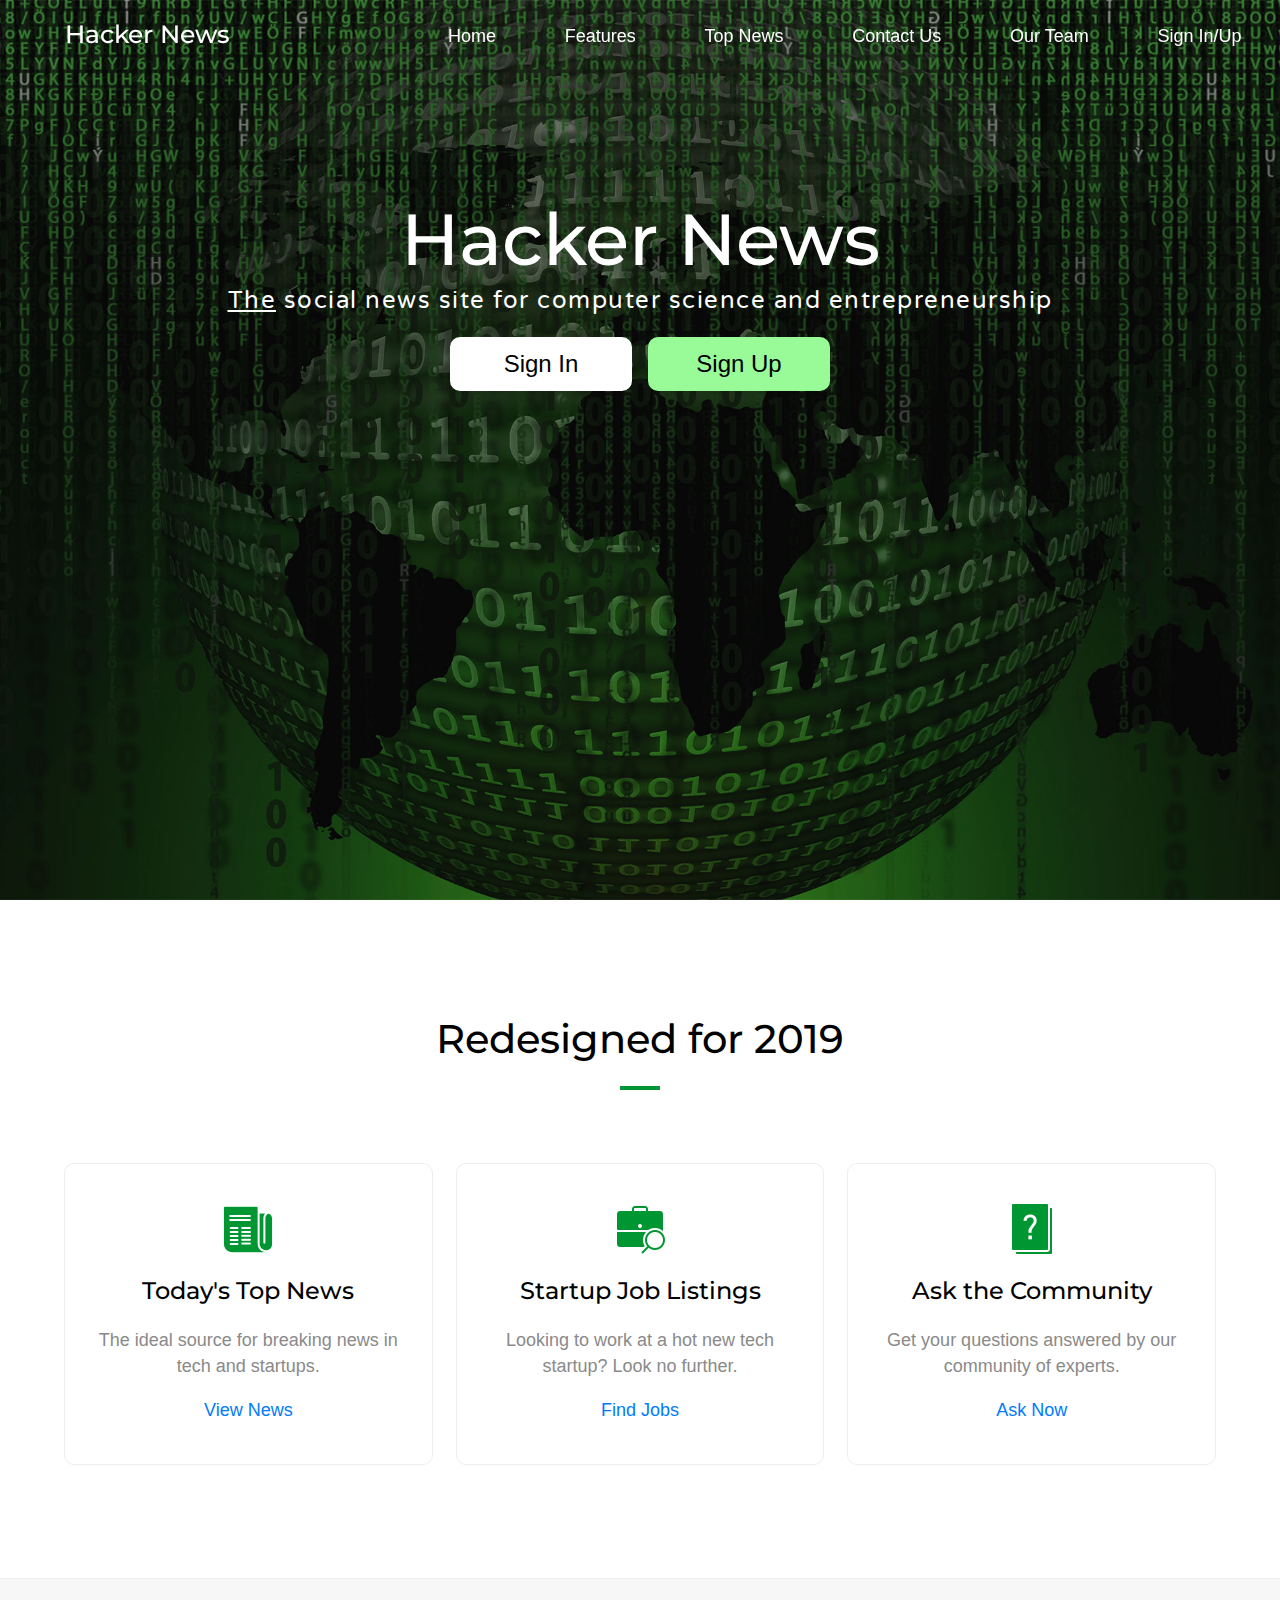
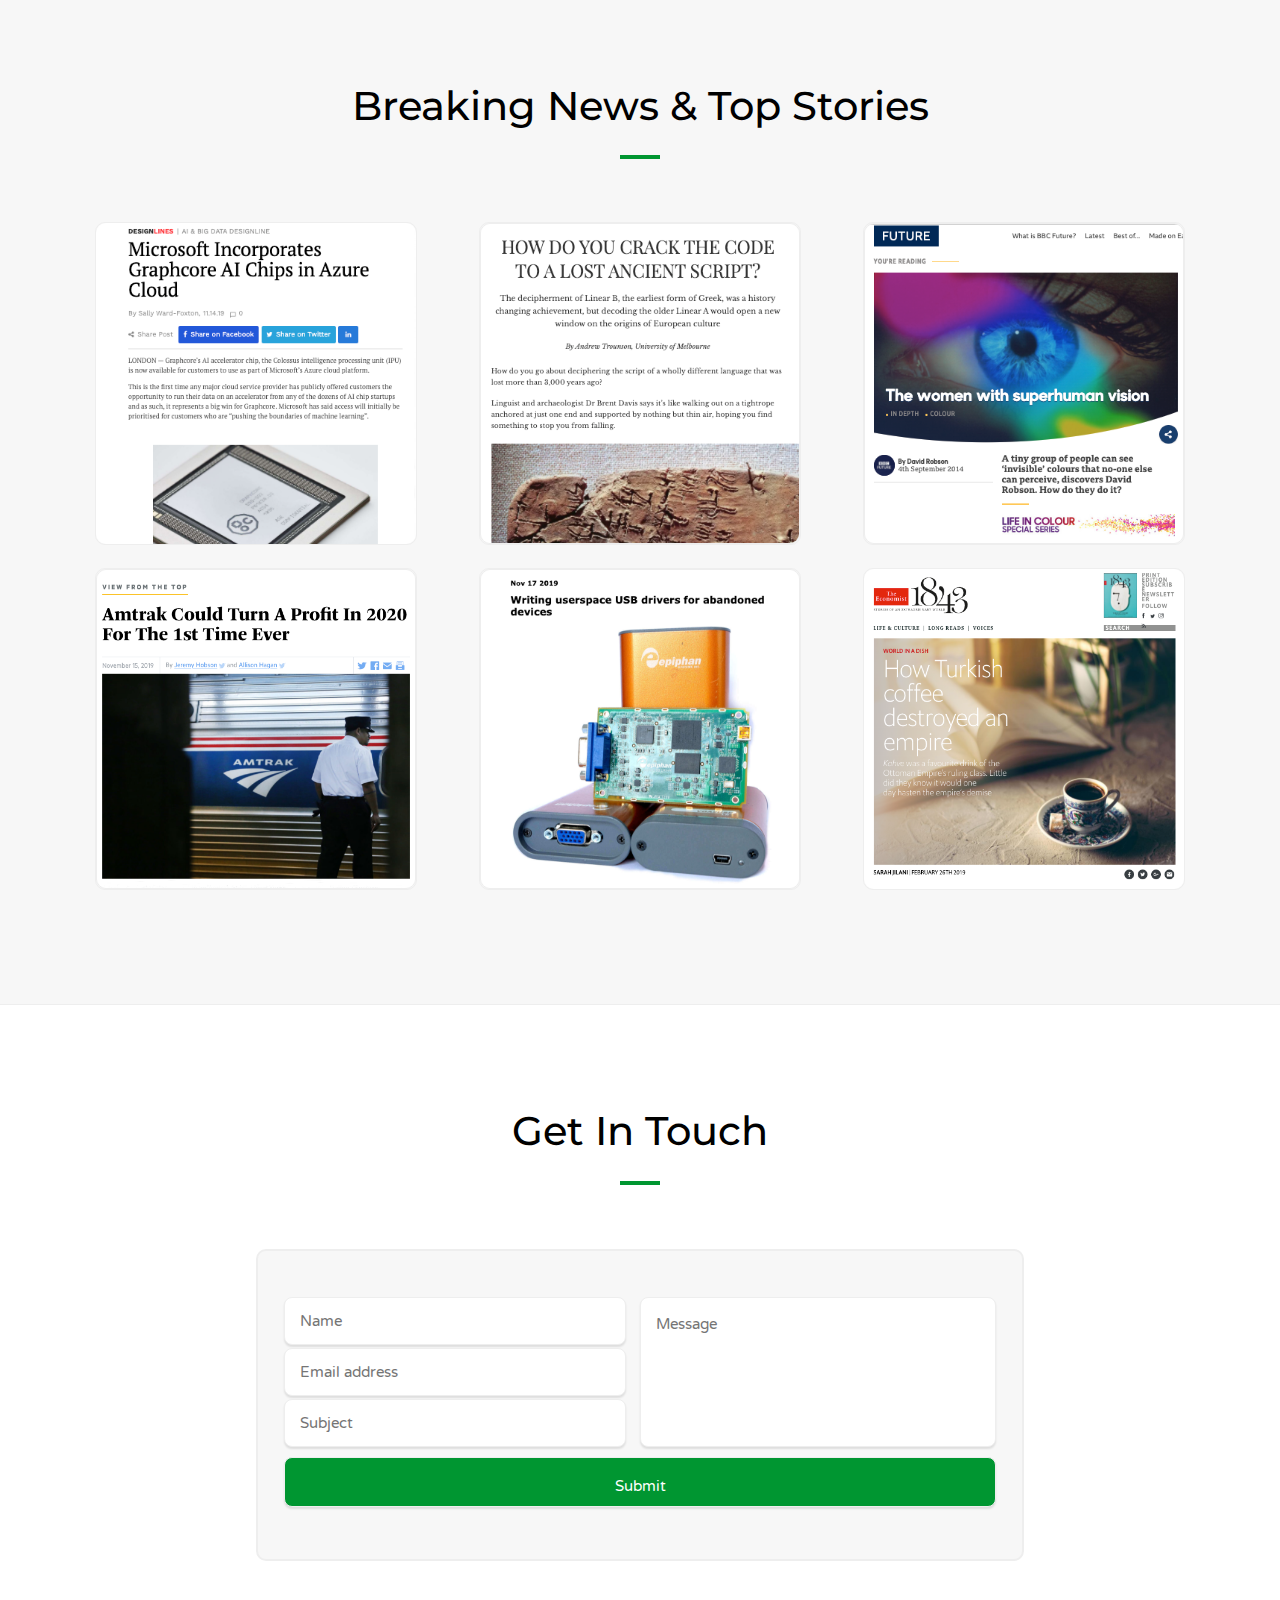
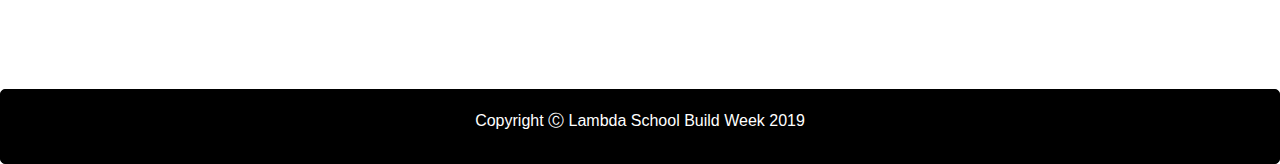
==== commit a0bc1005: "Added links to react login/register pages" ====
--- a/index.html
+++ b/index.html
@@ -53,7 +53,7 @@
           <a class="navlinks" href="#news">Top News</a>
           <a class="navlinks" href="#contact">Contact Us</a>
           <a class="navlinks" href="/team.html">Our Team</a>
-          <a class="navlinks" href="#">Sign In/Up</a>
+          <a class="navlinks" href="https://nervous-elion-860c56.netlify.com/login">Sign In/Up</a>
         </nav>
       </div>
     </div>
@@ -63,8 +63,8 @@
       <h1>Hacker News</h1>
       <h3><u>The</u> social news site for computer science and entrepreneurship</h3>
       <div class="buttons">
-        <button class="cta1">Sign In</button>
-        <button class="cta2">Sign Up</button>
+        <button class="cta1" onclick="window.location.href = 'https://nervous-elion-860c56.netlify.com/login';">Sign In</button>
+        <button class="cta2" onclick="window.location.href = 'https://nervous-elion-860c56.netlify.com/register';">Sign Up</button>
       </div>
     </div>
   </header>
@@ -145,8 +145,8 @@
     <div class="contact-container">  
       <form class="cf">
         <div class="half left cf">
-          <input type="text" id="input-name" placeholder="Name">
-          <input type="email" id="input-email" placeholder="Email address">
+          <input type="text" id="input-name" class="input-box" placeholder="Name">
+          <input type="email" id="input-email" class="input-box" placeholder="Email address">
           <input type="text" id="input-subject" placeholder="Subject">
         </div>
         <div class="half right cf">
--- a/css/index.css
+++ b/css/index.css
@@ -207,12 +207,13 @@
 @media (max-width: 500px) {
   .nav-container #navbar .logo {
     padding-top: 1.5%;
-    width: 40%;
+    width: 70%;
   }
 }
 @media (max-width: 800px) {
   .nav-container #navbar .logo {
     padding-top: 1.5%;
+    width: 70%;
   }
 }
 .nav-container #navbar .logo h2 {
@@ -299,7 +300,7 @@
   border-radius: 8px;
   display: block;
   width: 100%;
-  height: 50px;
+  height: 48px;
   font-family: 'Varela Round', sans-serif;
   font-size: 1.5rem;
   box-shadow: 0 2px 2px rgba(0, 0, 0, 0.1);
@@ -315,15 +316,19 @@
     font-size: 1.25rem;
   }
 }
+form .input-box {
+  margin-bottom: 3px;
+}
 form #input-submit {
   color: white;
   background: #009631;
   height: 50px;
-  padding-top: 2%;
+  padding-top: 2.5%;
   cursor: pointer;
 }
 form #input-submit:hover {
-  box-shadow: 0 1px 1px 1px rgba(170, 170, 170, 0.6);
+  background-color: #0DBD10;
+  box-shadow: 0 2px 2px 2px rgba(170, 170, 170, 0.6);
 }
 form textarea {
   height: 150px;
@@ -482,14 +487,13 @@
   flex-direction: column;
   justify-content: center;
   align-items: center;
-  margin: 12% 5% 5% 5%;
+  margin: 9% 5% 5% 5%;
   width: 90%;
   height: 100%;
   color: black;
 }
 .section1-container .section1-title {
   width: 100%;
-  padding-top: 10%;
 }
 .section1-container .section1-title h2 {
   font-family: 'Montserrat', sans-serif;
@@ -866,6 +870,7 @@
 #team-section .team-container .member p {
   font-size: 2rem;
   color: #8a8a8a;
+  margin-top: -5px;
 }
 @media (max-width: 500px) {
   #team-section .team-container .member p {
@@ -875,6 +880,7 @@
 #team-section .team-container .member a {
   font-size: 2rem;
   color: #009631;
+  margin-top: -8px;
 }
 #sponsor-section {
   display: flex;
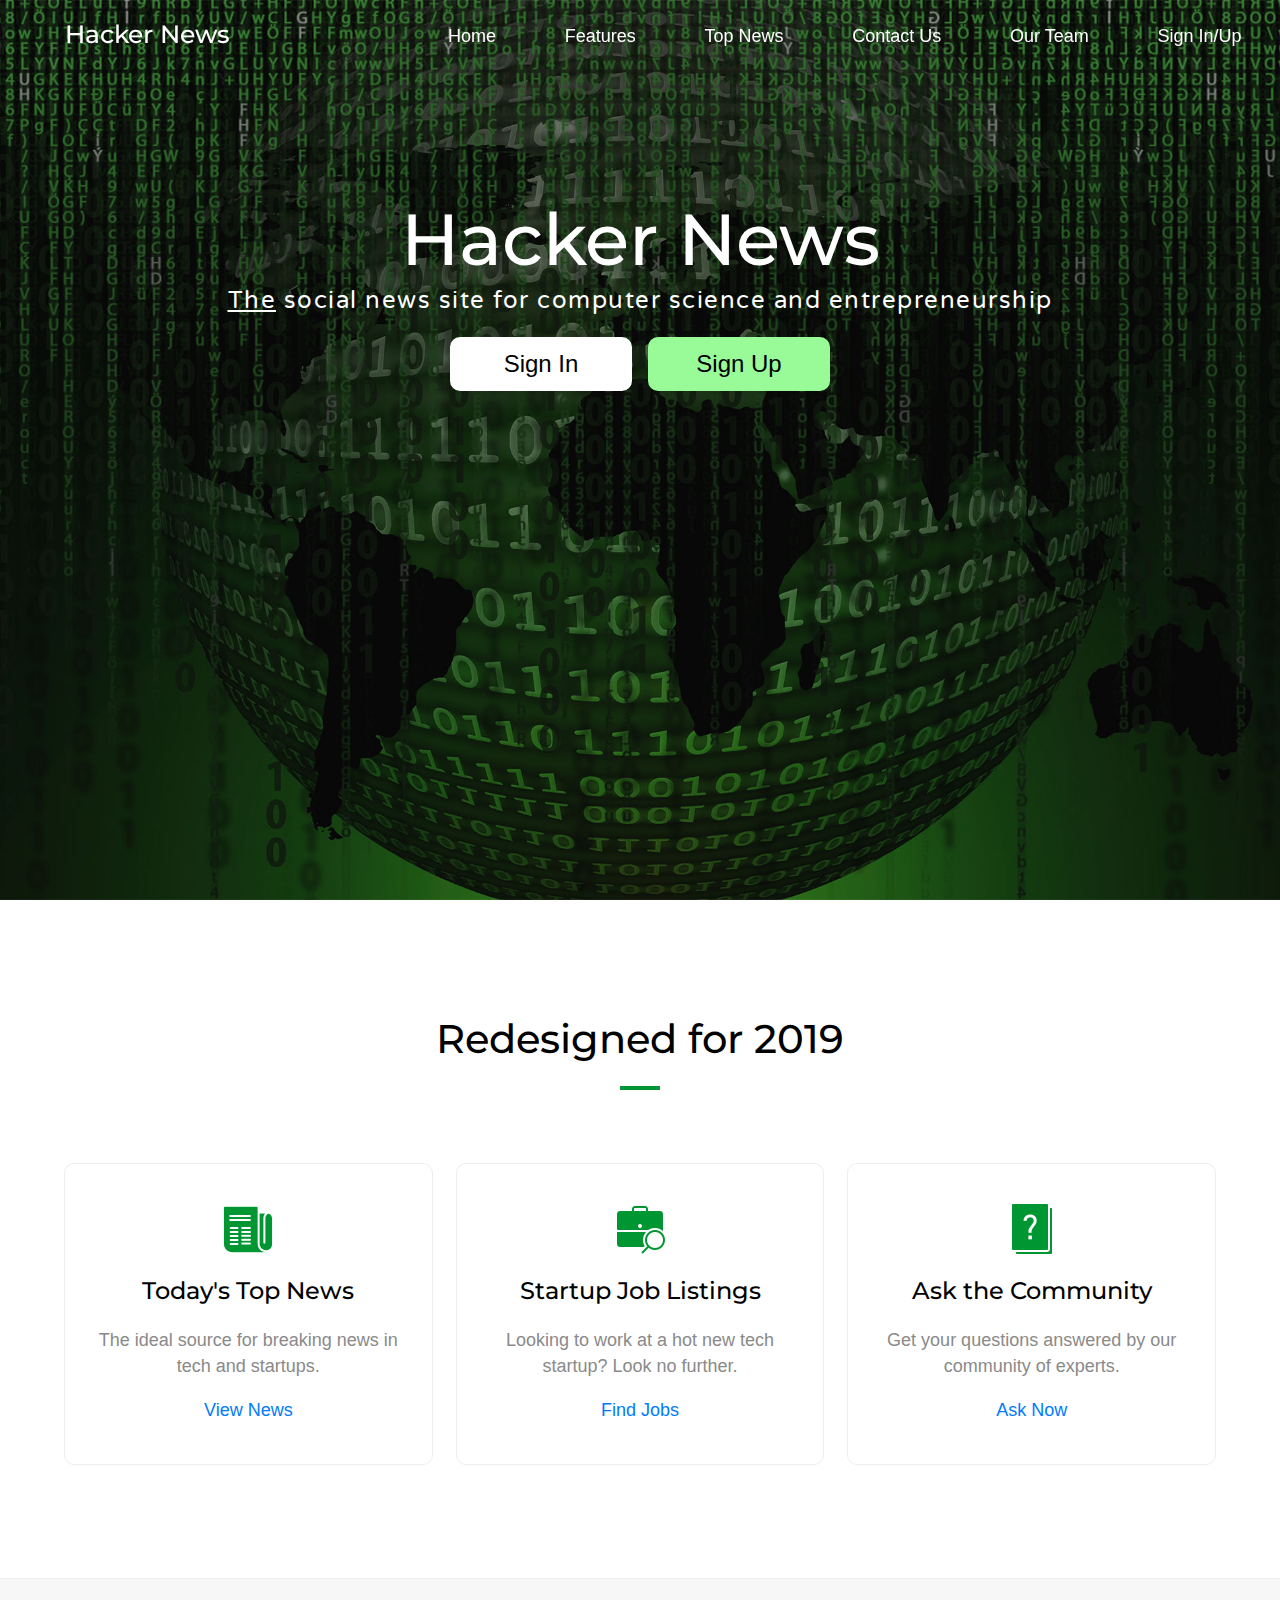
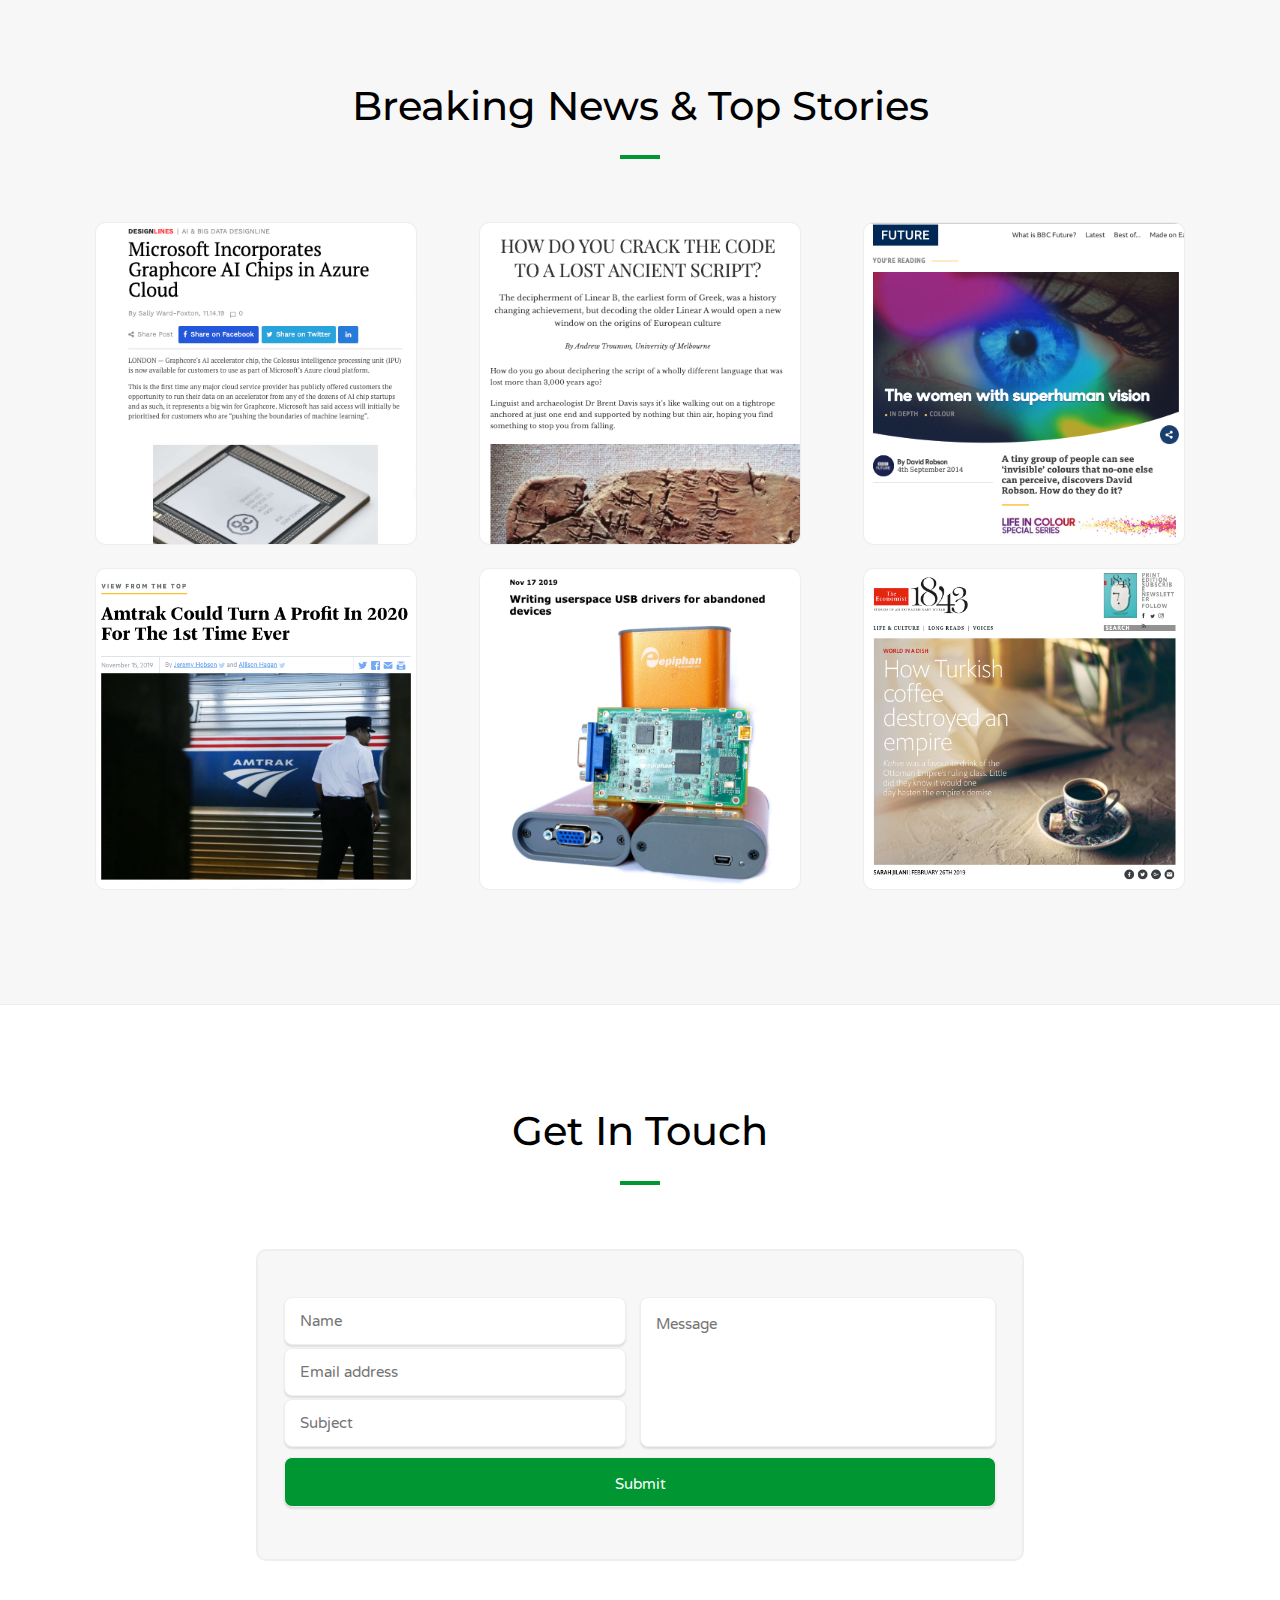
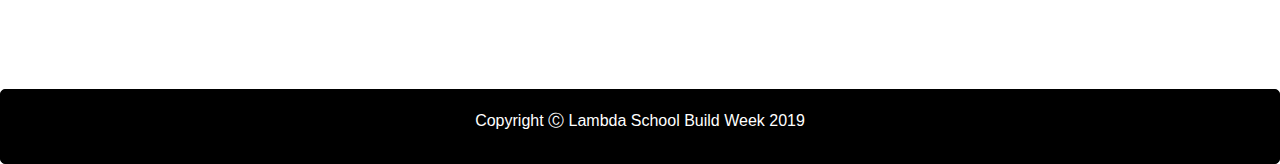
==== commit bed93564: "Fixed contact form Submit button spacing" ====
--- a/index.html
+++ b/index.html
@@ -116,16 +116,16 @@
         <img src="img/microsoft-gpu.png" alt="Screenshot of article about Microsoft's new Graphcore AI chips" />
       </a>
       <a class="top-news" href="https://pursuit.unimelb.edu.au/articles/how-do-you-crack-the-code-to-a-lost-ancient-script">
-        <img class="top-news" src="img/ancient-script.png" alt="Screenshot of article about cracking the code of lost ancient scripts" />
+        <img src="img/ancient-script.png" alt="Screenshot of article about cracking the code of lost ancient scripts" />
       </a>
       <a class="top-news" href="https://www.bbc.com/future/article/20140905-the-women-with-super-human-vision">
-        <img class="top-news" src="img/supervision.png" alt="Screenshot of article about women with superhuman vision" />
+        <img src="img/supervision.png" alt="Screenshot of article about women with superhuman vision" />
       </a>
       <a class="top-news" href="https://www.wbur.org/hereandnow/2019/11/15/amtrak-profit-train-ceo-richard-anderson">
-        <img class="top-news" src="img/amtrak.png" alt="Screenshot of article about Amtrak turning a profit for the first time ever" />
+        <img src="img/amtrak.png" alt="Screenshot of article about Amtrak turning a profit for the first time ever" />
       </a>
       <a class="top-news" href="https://blog.benjojo.co.uk/post/userspace-usb-drivers">
-        <img class="top-news" src="img/usb.png" alt="Screenshot of article about writing userspace USB drives to abandoned devices" />
+        <img src="img/usb.png" alt="Screenshot of article about writing userspace USB drives to abandoned devices" />
       </a>
       <a class="top-news" href="https://www.1843magazine.com/food-drink/world-in-a-dish/how-turkish-coffee-destroyed-an-empire">
         <img src="img/turkish.png" alt="Screenshot of article about how Turkish coffee destroyed an empire" />
--- a/css/index.css
+++ b/css/index.css
@@ -323,7 +323,7 @@
   color: white;
   background: #009631;
   height: 50px;
-  padding-top: 2.5%;
+  padding-top: 15px;
   cursor: pointer;
 }
 form #input-submit:hover {
@@ -622,14 +622,6 @@
   width: 90%;
   margin: 4% auto;
 }
-@media (max-width: 500px) {
-  .section2-container .news-container {
-    display: flex;
-    flex-direction: column;
-    justify-content: center;
-    align-items: center;
-  }
-}
 .section2-container .news-container .top-news {
   width: 28%;
   margin: 1% 2%;
@@ -638,13 +630,6 @@
 }
 .section2-container .news-container .top-news :hover {
   box-shadow: 0 4px 8px rgba(0, 0, 0, 0.25), 0 4px 8px rgba(0, 0, 0, 0.22);
-}
-@media (max-width: 500px) {
-  .section2-container .news-container .top-news {
-    width: 90%;
-    margin: 3% 0;
-    box-shadow: 0 2px 2px rgba(0, 0, 0, 0.1);
-  }
 }
 @media (max-width: 800px) {
   .section2-container .news-container .top-news {
